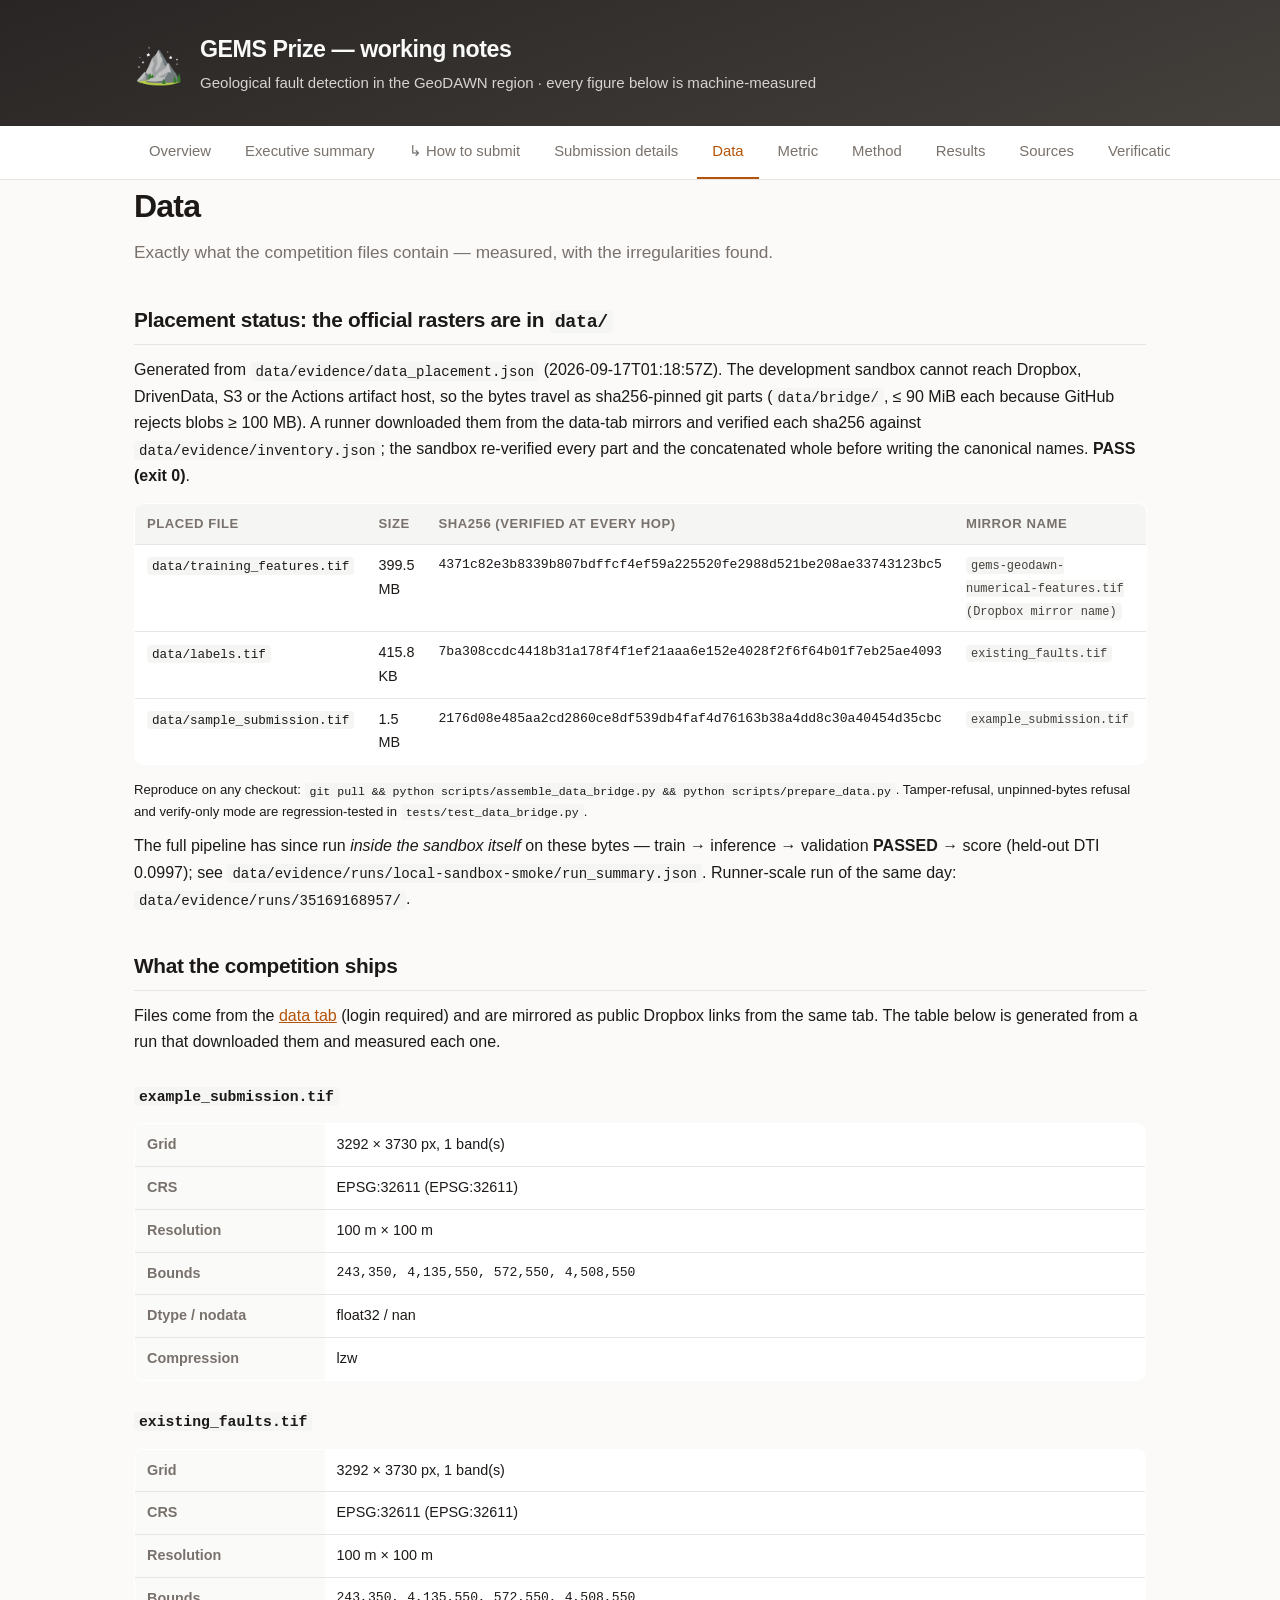
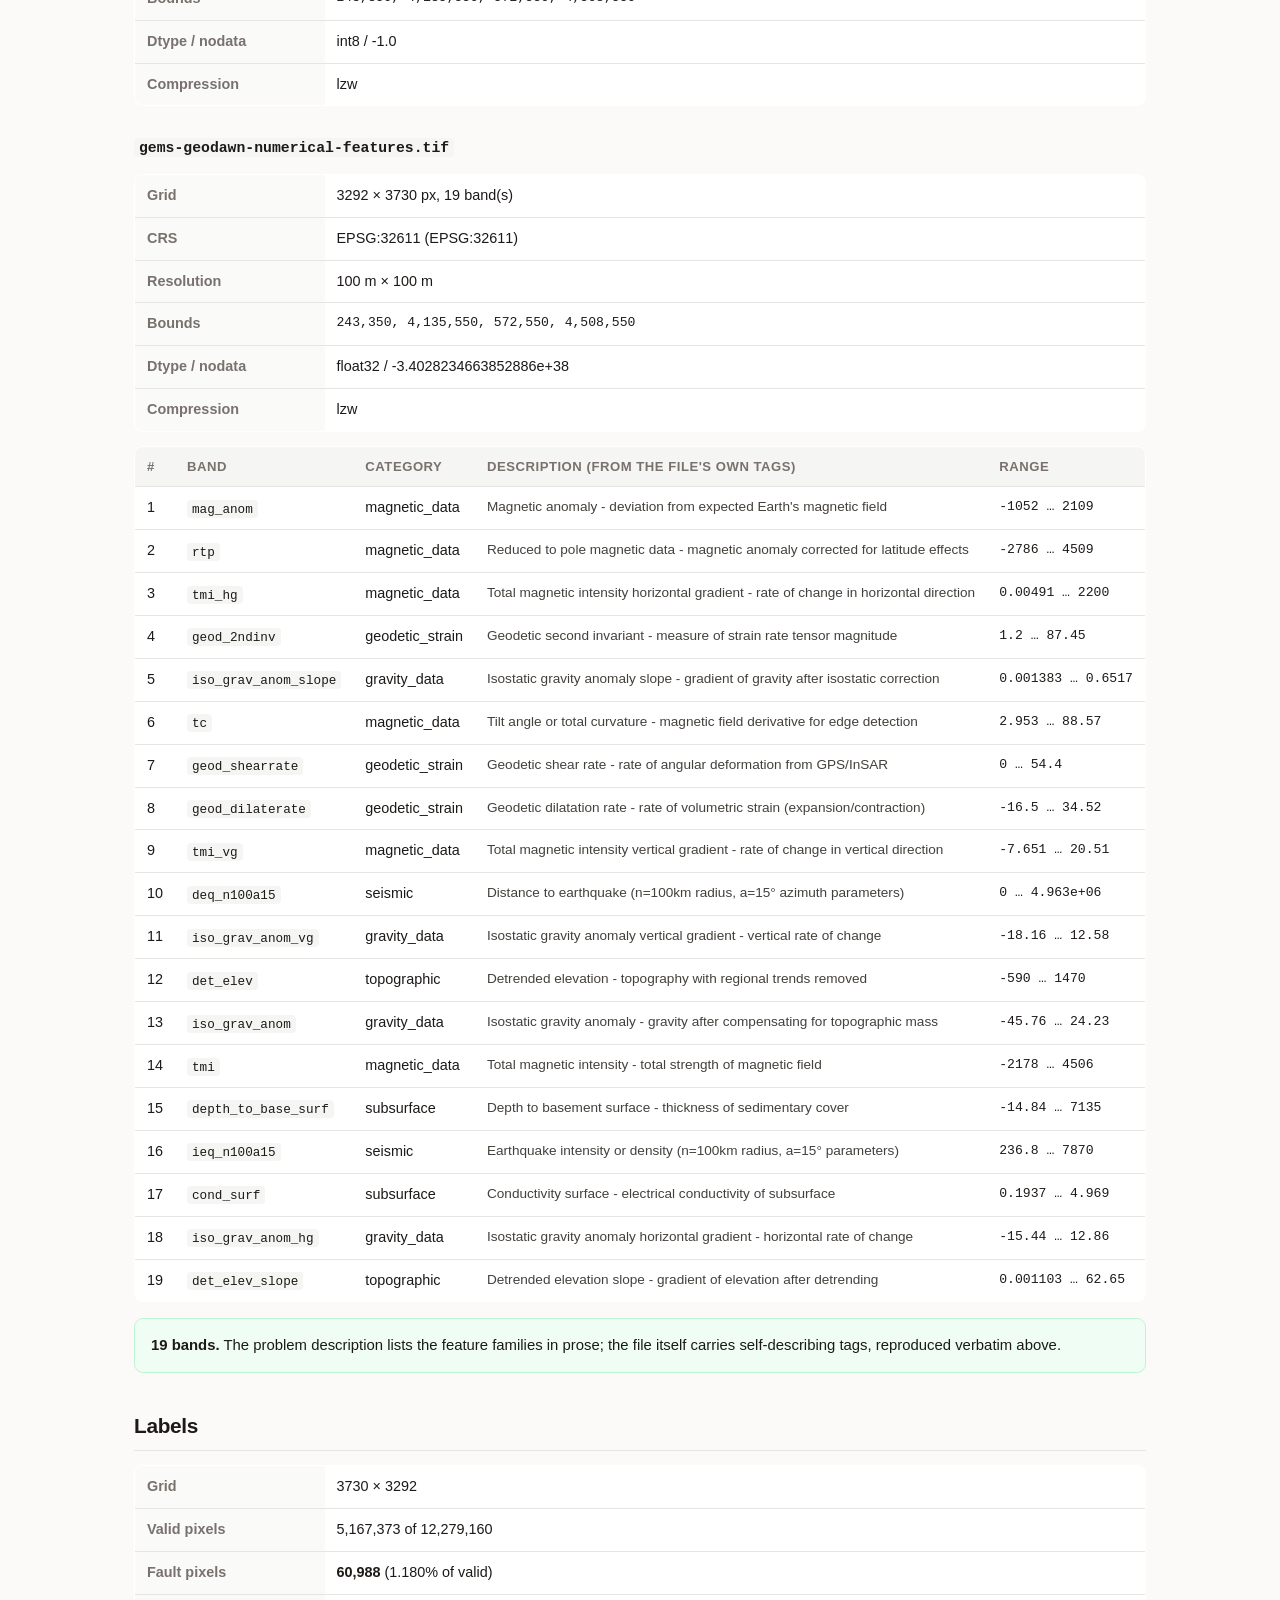
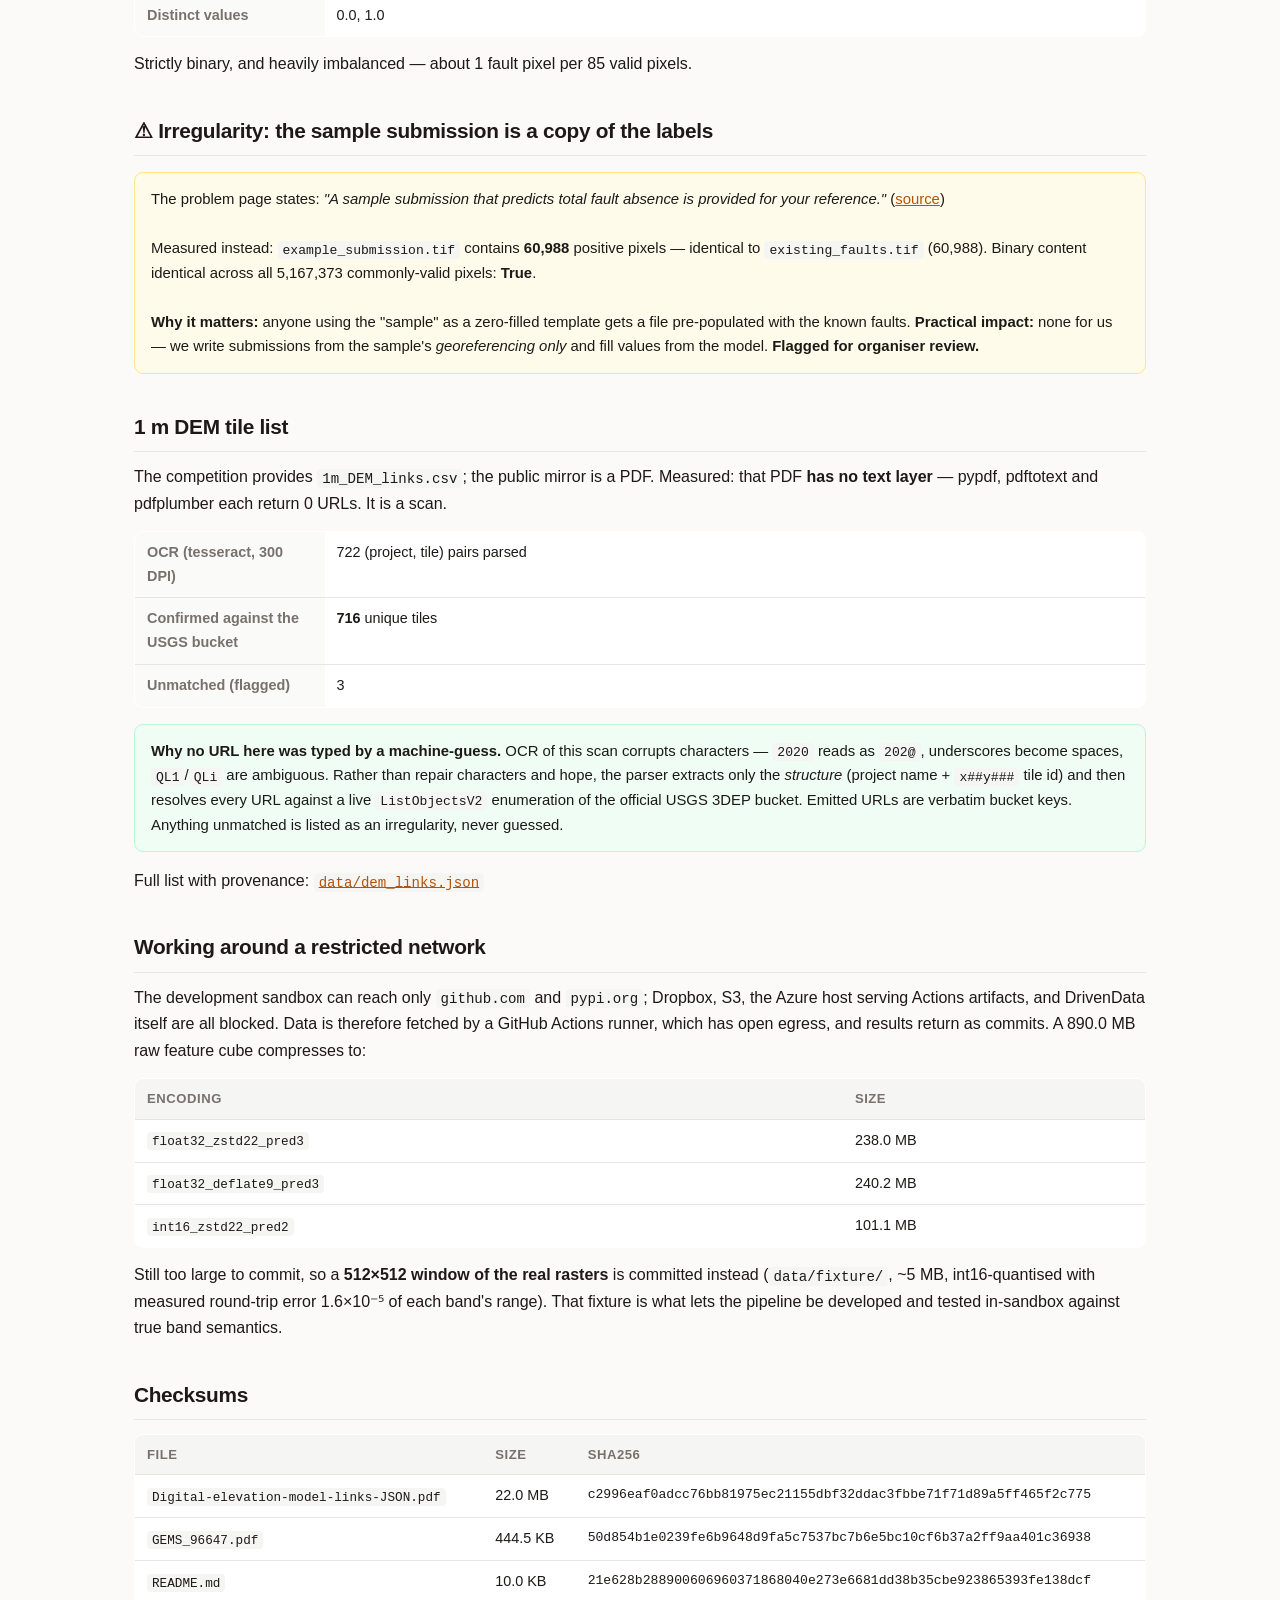
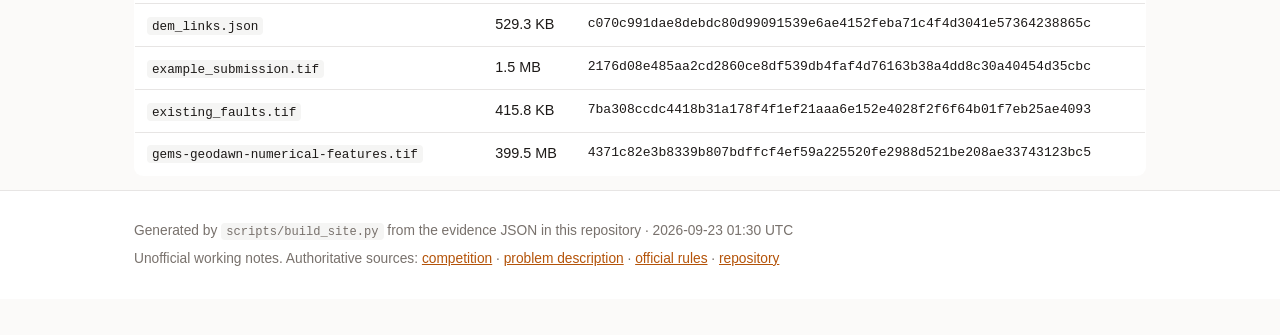
==== docs/data.html @ 97095c9c "Inline the generator's JS: Pages does not publish a new docs/*.js, so the site had a dead button Mea" ====
<!DOCTYPE html>
<html lang="en"><head>
<meta charset="utf-8">
<meta name="viewport" content="width=device-width, initial-scale=1">
<title>Data — GEMS Prize</title>
<meta name="description" content="Auditable, machine-verified working notes for the DOE GEMS Prize fault-detection challenge.">
<link rel="stylesheet" href="style.css">
<link rel="icon" href="data:image/svg+xml,<svg xmlns=%22http://www.w3.org/2000/svg%22 viewBox=%220 0 100 100%22><text y=%22.9em%22 font-size=%2290%22>⛰️</text></svg>">
</head><body>
<header>
  <div class="wrap">
    <div class="brand"><span class="logo">⛰️</span>
      <div><div class="name">GEMS Prize — working notes</div>
      <div class="tag">Geological fault detection in the GeoDAWN region · every figure below is machine-measured</div></div>
    </div>
  </div>
</header>
<nav><div class="wrap"><a href="index.html">Overview</a><a href="executive_summary.html">Executive summary</a><a href="how_to_submit.html">↳ How to submit</a><a href="submission.html">Submission details</a><a href="data.html" class="active">Data</a><a href="metric.html">Metric</a><a href="method.html">Method</a><a href="results.html">Results</a><a href="sources.html">Sources</a><a href="verification.html">Verification</a><a href="review.html">Current review</a><a href="reproduce.html">Reproduce</a></div></nav>
<main class="wrap">
<h1>Data</h1>
<p class="lede">Exactly what the competition files contain — measured, with the irregularities found.</p>
<h2>Placement status: the official rasters are in <code>data/</code></h2>
<p>Generated from <code>data/evidence/data_placement.json</code> (2026-09-17T01:18:57Z).
The development sandbox cannot reach Dropbox, DrivenData, S3 or the Actions artifact host, so the bytes
travel as sha256-pinned git parts (<code>data/bridge/</code>, &le; 90 MiB each because GitHub rejects
blobs &ge; 100 MB). A runner downloaded them from the data-tab mirrors and verified each sha256 against
<code>data/evidence/inventory.json</code>;
the sandbox re-verified every part and the concatenated whole before writing the canonical names.
<strong>PASS (exit 0)</strong>.</p>
<table class="bands"><thead><tr><th>Placed file</th><th>Size</th><th>sha256 (verified at every hop)</th><th>Mirror name</th></tr></thead>
<tbody><tr><td><code>data/training_features.tif</code></td><td>399.5 MB</td><td class="mono small">4371c82e3b8339b807bdffcf4ef59a225520fe2988d521be208ae33743123bc5</td><td><code>gems-geodawn-numerical-features.tif (Dropbox mirror name)</code></td></tr><tr><td><code>data/labels.tif</code></td><td>415.8 KB</td><td class="mono small">7ba308ccdc4418b31a178f4f1ef21aaa6e152e4028f2f6f64b01f7eb25ae4093</td><td><code>existing_faults.tif</code></td></tr><tr><td><code>data/sample_submission.tif</code></td><td>1.5 MB</td><td class="mono small">2176d08e485aa2cd2860ce8df539db4faf4d76163b38a4dd8c30a40454d35cbc</td><td><code>example_submission.tif</code></td></tr></tbody></table>
<p class="small">Reproduce on any checkout: <code>git pull &amp;&amp; python scripts/assemble_data_bridge.py
&amp;&amp; python scripts/prepare_data.py</code>. Tamper-refusal, unpinned-bytes refusal and verify-only
mode are regression-tested in <code>tests/test_data_bridge.py</code>.</p>
<p>The full pipeline has since run <em>inside the sandbox itself</em> on these
bytes &mdash; train &rarr; inference &rarr; validation <strong>PASSED</strong> &rarr; score
(held-out DTI 0.0997); see
<code>data/evidence/runs/local-sandbox-smoke/run_summary.json</code>. Runner-scale run of the same day:
<code>data/evidence/runs/35169168957/</code>.</p>
<h2>What the competition ships</h2>
<p>Files come from the <a href="https://www.drivendata.org/competitions/306/competition-doe-gems/data/">data tab</a> (login required) and are mirrored as public
Dropbox links from the same tab. The table below is generated from a run that downloaded them and
measured each one.</p>
<h3><code>example_submission.tif</code></h3>
<table class="kv"><tbody>
<tr><th>Grid</th><td>3292 × 3730 px, 1 band(s)</td></tr>
<tr><th>CRS</th><td>EPSG:32611 (EPSG:32611)</td></tr>
<tr><th>Resolution</th><td>100 m × 100 m</td></tr>
<tr><th>Bounds</th><td class="mono small">243,350, 4,135,550, 572,550, 4,508,550</td></tr>
<tr><th>Dtype / nodata</th><td>float32 / nan</td></tr>
<tr><th>Compression</th><td>lzw</td></tr>
</tbody></table>
<h3><code>existing_faults.tif</code></h3>
<table class="kv"><tbody>
<tr><th>Grid</th><td>3292 × 3730 px, 1 band(s)</td></tr>
<tr><th>CRS</th><td>EPSG:32611 (EPSG:32611)</td></tr>
<tr><th>Resolution</th><td>100 m × 100 m</td></tr>
<tr><th>Bounds</th><td class="mono small">243,350, 4,135,550, 572,550, 4,508,550</td></tr>
<tr><th>Dtype / nodata</th><td>int8 / -1.0</td></tr>
<tr><th>Compression</th><td>lzw</td></tr>
</tbody></table>
<h3><code>gems-geodawn-numerical-features.tif</code></h3>
<table class="kv"><tbody>
<tr><th>Grid</th><td>3292 × 3730 px, 19 band(s)</td></tr>
<tr><th>CRS</th><td>EPSG:32611 (EPSG:32611)</td></tr>
<tr><th>Resolution</th><td>100 m × 100 m</td></tr>
<tr><th>Bounds</th><td class="mono small">243,350, 4,135,550, 572,550, 4,508,550</td></tr>
<tr><th>Dtype / nodata</th><td>float32 / -3.4028234663852886e+38</td></tr>
<tr><th>Compression</th><td>lzw</td></tr>
</tbody></table>
<table class="bands"><thead><tr><th>#</th><th>Band</th><th>Category</th><th>Description (from the file's own tags)</th><th>Range</th></tr></thead><tbody><tr><td>1</td><td><code>mag_anom</code></td><td>magnetic_data</td><td>Magnetic anomaly - deviation from expected Earth&#x27;s magnetic field</td><td class="mono small">-1052 … 2109</td></tr><tr><td>2</td><td><code>rtp</code></td><td>magnetic_data</td><td>Reduced to pole magnetic data - magnetic anomaly corrected for latitude effects</td><td class="mono small">-2786 … 4509</td></tr><tr><td>3</td><td><code>tmi_hg</code></td><td>magnetic_data</td><td>Total magnetic intensity horizontal gradient - rate of change in horizontal direction</td><td class="mono small">0.00491 … 2200</td></tr><tr><td>4</td><td><code>geod_2ndinv</code></td><td>geodetic_strain</td><td>Geodetic second invariant - measure of strain rate tensor magnitude</td><td class="mono small">1.2 … 87.45</td></tr><tr><td>5</td><td><code>iso_grav_anom_slope</code></td><td>gravity_data</td><td>Isostatic gravity anomaly slope - gradient of gravity after isostatic correction</td><td class="mono small">0.001383 … 0.6517</td></tr><tr><td>6</td><td><code>tc</code></td><td>magnetic_data</td><td>Tilt angle or total curvature - magnetic field derivative for edge detection</td><td class="mono small">2.953 … 88.57</td></tr><tr><td>7</td><td><code>geod_shearrate</code></td><td>geodetic_strain</td><td>Geodetic shear rate - rate of angular deformation from GPS/InSAR</td><td class="mono small">0 … 54.4</td></tr><tr><td>8</td><td><code>geod_dilaterate</code></td><td>geodetic_strain</td><td>Geodetic dilatation rate - rate of volumetric strain (expansion/contraction)</td><td class="mono small">-16.5 … 34.52</td></tr><tr><td>9</td><td><code>tmi_vg</code></td><td>magnetic_data</td><td>Total magnetic intensity vertical gradient - rate of change in vertical direction</td><td class="mono small">-7.651 … 20.51</td></tr><tr><td>10</td><td><code>deq_n100a15</code></td><td>seismic</td><td>Distance to earthquake (n=100km radius, a=15° azimuth parameters)</td><td class="mono small">0 … 4.963e+06</td></tr><tr><td>11</td><td><code>iso_grav_anom_vg</code></td><td>gravity_data</td><td>Isostatic gravity anomaly vertical gradient - vertical rate of change</td><td class="mono small">-18.16 … 12.58</td></tr><tr><td>12</td><td><code>det_elev</code></td><td>topographic</td><td>Detrended elevation - topography with regional trends removed</td><td class="mono small">-590 … 1470</td></tr><tr><td>13</td><td><code>iso_grav_anom</code></td><td>gravity_data</td><td>Isostatic gravity anomaly - gravity after compensating for topographic mass</td><td class="mono small">-45.76 … 24.23</td></tr><tr><td>14</td><td><code>tmi</code></td><td>magnetic_data</td><td>Total magnetic intensity - total strength of magnetic field</td><td class="mono small">-2178 … 4506</td></tr><tr><td>15</td><td><code>depth_to_base_surf</code></td><td>subsurface</td><td>Depth to basement surface - thickness of sedimentary cover</td><td class="mono small">-14.84 … 7135</td></tr><tr><td>16</td><td><code>ieq_n100a15</code></td><td>seismic</td><td>Earthquake intensity or density (n=100km radius, a=15° parameters)</td><td class="mono small">236.8 … 7870</td></tr><tr><td>17</td><td><code>cond_surf</code></td><td>subsurface</td><td>Conductivity surface - electrical conductivity of subsurface</td><td class="mono small">0.1937 … 4.969</td></tr><tr><td>18</td><td><code>iso_grav_anom_hg</code></td><td>gravity_data</td><td>Isostatic gravity anomaly horizontal gradient - horizontal rate of change</td><td class="mono small">-15.44 … 12.86</td></tr><tr><td>19</td><td><code>det_elev_slope</code></td><td>topographic</td><td>Detrended elevation slope - gradient of elevation after detrending</td><td class="mono small">0.001103 … 62.65</td></tr></tbody></table>
<div class="note ok"><b>19 bands.</b> The problem description lists the feature families in prose; the file itself carries self-describing tags, reproduced verbatim above.</div>
<h2>Labels</h2>
<table class="kv"><tbody>
<tr><th>Grid</th><td>3730 × 3292</td></tr>
<tr><th>Valid pixels</th><td>5,167,373 of 12,279,160</td></tr>
<tr><th>Fault pixels</th><td><b>60,988</b>
  (1.180% of valid)</td></tr>
<tr><th>Distinct values</th><td>0.0, 1.0</td></tr>
</tbody></table>
<p>Strictly binary, and heavily imbalanced — about 1 fault pixel per 85 valid pixels.</p>
<h2 id="irregularity">⚠ Irregularity: the sample submission is a copy of the labels</h2>
<div class="note warn">The problem page states: <em>"A sample submission that predicts total fault absence
is provided for your reference."</em> (<a href="https://www.drivendata.org/competitions/306/competition-doe-gems/page/967/#submission-format">source</a>)<br><br>
Measured instead: <code>example_submission.tif</code> contains
<b>60,988</b> positive pixels — identical to <code>existing_faults.tif</code>
(60,988). Binary content identical across all
5,167,373 commonly-valid pixels: <b>True</b>.<br><br>
<b>Why it matters:</b> anyone using the "sample" as a zero-filled template gets a file pre-populated
with the known faults. <b>Practical impact:</b> none for us — we write submissions from the sample's
<em>georeferencing only</em> and fill values from the model. <b>Flagged for organiser review.</b></div>
<h2>1 m DEM tile list</h2>
<p>The competition provides <code>1m_DEM_links.csv</code>; the public mirror is a PDF. Measured: that
PDF <b>has no text layer</b> — pypdf, pdftotext and pdfplumber each return 0 URLs. It is a scan.</p>
<table class="kv"><tbody>
<tr><th>OCR (tesseract, 300 DPI)</th><td>722 (project, tile) pairs parsed</td></tr>
<tr><th>Confirmed against the USGS bucket</th><td><b>716</b> unique tiles</td></tr>
<tr><th>Unmatched (flagged)</th><td>3</td></tr>
</tbody></table>
<div class="note ok"><b>Why no URL here was typed by a machine-guess.</b> OCR of this scan corrupts
characters — <code>2020</code> reads as <code>202@</code>, underscores become spaces,
<code>QL1</code>/<code>QLi</code> are ambiguous. Rather than repair characters and hope, the parser
extracts only the <em>structure</em> (project name + <code>x##y###</code> tile id) and then resolves
every URL against a live <code>ListObjectsV2</code> enumeration of the official USGS 3DEP bucket.
Emitted URLs are verbatim bucket keys. Anything unmatched is listed as an irregularity, never
guessed.</div>
<p>Full list with provenance: <a href="https://github.com/buffedlizard55-lab/GEMSDOE/blob/main/data/dem_links.json"><code>data/dem_links.json</code></a></p>
<h2>Working around a restricted network</h2>
<p>The development sandbox can reach only <code>github.com</code> and <code>pypi.org</code>; Dropbox,
S3, the Azure host serving Actions artifacts, and DrivenData itself are all blocked. Data is
therefore fetched by a GitHub Actions runner, which has open egress, and results return as commits.
A 890.0 MB raw feature cube compresses to:</p>
<table><thead><tr><th>Encoding</th><th>Size</th></tr></thead><tbody><tr><td><code>float32_zstd22_pred3</code></td><td>238.0 MB</td></tr><tr><td><code>float32_deflate9_pred3</code></td><td>240.2 MB</td></tr><tr><td><code>int16_zstd22_pred2</code></td><td>101.1 MB</td></tr></tbody></table>
<p>Still too large to commit, so a <b>512×512 window of the real rasters</b> is committed instead
(<code>data/fixture/</code>, ~5 MB, int16-quantised with measured round-trip error 1.6×10⁻⁵ of each
band's range). That fixture is what lets the pipeline be developed and tested in-sandbox against
true band semantics.</p>
<h2>Checksums</h2><table><thead><tr><th>File</th><th>Size</th><th>sha256</th></tr></thead><tbody><tr><td><code>Digital-elevation-model-links-JSON.pdf</code></td><td>22.0 MB</td><td class="mono small">c2996eaf0adcc76bb81975ec21155dbf32ddac3fbbe71f71d89a5ff465f2c775</td></tr><tr><td><code>GEMS_96647.pdf</code></td><td>444.5 KB</td><td class="mono small">50d854b1e0239fe6b9648d9fa5c7537bc7b6e5bc10cf6b37a2ff9aa401c36938</td></tr><tr><td><code>README.md</code></td><td>10.0 KB</td><td class="mono small">21e628b288900606960371868040e273e6681dd38b35cbe923865393fe138dcf</td></tr><tr><td><code>dem_links.json</code></td><td>529.3 KB</td><td class="mono small">c070c991dae8debdc80d99091539e6ae4152feba71c4f4d3041e57364238865c</td></tr><tr><td><code>example_submission.tif</code></td><td>1.5 MB</td><td class="mono small">2176d08e485aa2cd2860ce8df539db4faf4d76163b38a4dd8c30a40454d35cbc</td></tr><tr><td><code>existing_faults.tif</code></td><td>415.8 KB</td><td class="mono small">7ba308ccdc4418b31a178f4f1ef21aaa6e152e4028f2f6f64b01f7eb25ae4093</td></tr><tr><td><code>gems-geodawn-numerical-features.tif</code></td><td>399.5 MB</td><td class="mono small">4371c82e3b8339b807bdffcf4ef59a225520fe2988d521be208ae33743123bc5</td></tr></tbody></table>
</main>
<footer><div class="wrap">
  <p>Generated by <code>scripts/build_site.py</code> from the evidence JSON in this repository · 2026-09-23 01:30 UTC</p>
  <p>Unofficial working notes. Authoritative sources: <a href="https://www.drivendata.org/competitions/306/competition-doe-gems/">competition</a> ·
     <a href="https://www.drivendata.org/competitions/306/competition-doe-gems/page/967/">problem description</a> · <a href="https://docs.nlr.gov/docs/fy26osti/96647.pdf">official rules</a> ·
     <a href="https://github.com/buffedlizard55-lab/GEMSDOE">repository</a></p>
</div></footer>

</body></html>
---- docs/style.css ----
:root{
  --bg:#fbfaf9; --fg:#1c1917; --muted:#78716c; --line:#e7e5e4; --card:#fff;
  --accent:#b45309; --accent-dark:#78350f; --ok:#15803d; --warn:#b45309; --bad:#b91c1c;
  --mono:ui-monospace,SFMono-Regular,"SF Mono",Menlo,Consolas,monospace;
}
*{box-sizing:border-box}
html{-webkit-text-size-adjust:100%}
body{margin:0;background:var(--bg);color:var(--fg);
  font:16px/1.65 -apple-system,BlinkMacSystemFont,"Segoe UI",Inter,Roboto,Helvetica,Arial,sans-serif}
.wrap{max-width:1060px;margin:0 auto;padding:0 24px}
header{background:linear-gradient(160deg,#292524,#44403c);color:#fafaf9;padding:30px 0}
.brand{display:flex;align-items:center;gap:16px}
.logo{font-size:40px;line-height:1}
.name{font-size:1.45rem;font-weight:680;letter-spacing:-.02em}
.tag{color:#d6d3d1;font-size:.94rem;margin-top:3px}
nav{background:var(--card);border-bottom:1px solid var(--line);position:sticky;top:0;z-index:10}
nav .wrap{display:flex;gap:4px;overflow-x:auto}
nav a{padding:13px 15px;color:var(--muted);text-decoration:none;font-size:.93rem;font-weight:520;
  border-bottom:2px solid transparent;white-space:nowrap}
nav a:hover{color:var(--fg)}
nav a.active{color:var(--accent);border-bottom-color:var(--accent)}
main{padding:34px 0 60px}
h1{font-size:2rem;letter-spacing:-.025em;margin:0 0 6px;font-weight:700}
.lede{color:var(--muted);font-size:1.08rem;margin:0 0 26px}
h2{font-size:1.3rem;margin:36px 0 12px;letter-spacing:-.015em;padding-bottom:7px;
  border-bottom:1px solid var(--line);font-weight:650}
h3{font-size:1.05rem;margin:26px 0 9px;font-weight:620}
p{margin:11px 0}
a{color:var(--accent)}
a:hover{color:var(--accent-dark)}
code{font-family:var(--mono);font-size:.88em;background:#f5f5f4;padding:1.5px 5px;border-radius:4px}
pre{background:#292524;color:#e7e5e4;padding:16px 18px;border-radius:9px;overflow-x:auto;
  font-family:var(--mono);font-size:.86rem;line-height:1.6}
pre code{background:none;padding:0;color:inherit;font-size:1em}
pre.math{background:#f5f5f4;color:#1c1917;border-left:3px solid var(--accent)}
pre.math.big{font-size:1.02rem;font-weight:600;text-align:center}
table{width:100%;border-collapse:collapse;margin:14px 0;font-size:.9rem;
  background:var(--card);border:1px solid var(--line);border-radius:9px;overflow:hidden}
th,td{padding:9px 12px;text-align:left;border-bottom:1px solid var(--line);vertical-align:top}
thead th{background:#f5f5f4;font-weight:620;font-size:.82rem;text-transform:uppercase;
  letter-spacing:.04em;color:var(--muted)}
tbody tr:last-child td{border-bottom:none}
tbody tr:hover{background:#fafaf9}
table.kv th{width:190px;color:var(--muted);font-weight:560;background:#fafaf9}
td.num{text-align:right;font-variant-numeric:tabular-nums;font-family:var(--mono);font-size:.85rem}
tr.hl{background:#fffbeb}
tr.hl:hover{background:#fef3c7}
.mono{font-family:var(--mono)}
.small{font-size:.82rem}
table.bands td:nth-child(4){font-size:.85rem;color:#44403c}
.note{padding:14px 16px;border-radius:9px;margin:16px 0;font-size:.93rem;border:1px solid}
.note.ok{background:#f0fdf4;border-color:#bbf7d0}
.note.warn{background:#fffbeb;border-color:#fde68a}
.note.bad{background:#fef2f2;border-color:#fecaca}
.stats{display:grid;grid-template-columns:repeat(auto-fit,minmax(205px,1fr));gap:13px;margin:22px 0}
.stat{background:var(--card);border:1px solid var(--line);border-radius:11px;padding:15px 17px}
.stat .k{font-size:.76rem;text-transform:uppercase;letter-spacing:.05em;color:var(--muted);
  font-weight:620}
.stat .v{font-size:1.16rem;margin:5px 0 2px}
.stat .s{font-size:.82rem;color:var(--muted)}
.pill{display:inline-block;padding:2px 9px;border-radius:999px;font-size:.76rem;font-weight:620;
  margin:2px 3px 2px 0}
.pill.ok{background:#dcfce7;color:#14532d}
.pill.bad{background:#fee2e2;color:#7f1d1d}
.pill.info{background:#e0f2fe;color:#075985}
.pill.warn{background:#fef3c7;color:#78350f}
ol.findings li{margin:9px 0}
ul li,ol li{margin:5px 0}
table.cmp td:nth-child(4){color:#44403c;font-size:.87rem}
/* the in-browser .tif generator panel on docs/how_to_submit.html */
#tif-generator{background:var(--card);border:1px solid var(--line);border-radius:12px;
  padding:18px 20px;margin:20px 0;box-shadow:0 1px 2px rgba(0,0,0,.03)}
.gen-head h3{margin:0 0 4px;font-size:1.12rem}
.gen-sub{color:var(--muted);font-size:.92rem;margin:0 0 14px}
.gen-facts{display:grid;grid-template-columns:repeat(auto-fit,minmax(320px,1fr));gap:2px 18px;
  background:#fafaf9;border:1px solid var(--line);border-radius:9px;padding:10px 14px;margin-bottom:14px}
.gen-kv{display:flex;gap:10px;justify-content:space-between;align-items:baseline;padding:3px 0;
  border-bottom:1px dashed var(--line);font-size:.86rem}
.gen-kv:last-child{border-bottom:none}
.gen-k{color:var(--muted);font-weight:560;white-space:nowrap}
.gen-v{text-align:right;word-break:break-all}
.gen-actions{display:flex;gap:10px;flex-wrap:wrap;margin:6px 0 2px}
.gen-btn{font:inherit;font-size:.92rem;font-weight:600;padding:9px 15px;border-radius:9px;
  border:1px solid var(--line);background:#fff;color:var(--fg);cursor:pointer}
.gen-btn:hover{border-color:var(--accent);color:var(--accent-dark)}
.gen-btn.primary{background:var(--accent);border-color:var(--accent);color:#fff;text-decoration:none}
.gen-btn.primary:hover{background:var(--accent-dark);color:#fff}
.gen-btn:disabled{opacity:.55;cursor:progress}
.gen-status{font-size:.92rem;margin:10px 0 4px;padding:8px 12px;border-radius:8px;background:#f5f5f4}
.gen-status.ok{background:#f0fdf4;color:#14532d}
.gen-status.bad{background:#fef2f2;color:#7f1d1d}
.gen-status.run{background:#eff6ff;color:#1e3a8a}
ul.gen-stages{list-style:none;padding:0;margin:8px 0;font-size:.86rem}
ul.gen-stages li{padding:3px 0;border-bottom:1px dashed var(--line);display:flex;gap:9px}
ul.gen-stages li:last-child{border-bottom:none}
.stage-name{font-weight:560;min-width:250px}
.stage-detail{color:var(--muted);font-family:var(--mono);font-size:.82rem;word-break:break-all}
.stage.ok .stage-name::before{content:"¹3  ";color:var(--ok)}
.stage.bad .stage-name::before{content:"¹7  ";color:var(--bad)}
.stage.run .stage-name::before{content:"CC  ";color:var(--muted)}
table.gen-checks{font-size:.84rem;margin:12px 0}
table.gen-checks th{padding:6px 10px}
table.gen-checks td{padding:5px 10px}
.gen-download{display:flex;gap:14px;align-items:center;flex-wrap:wrap;margin:10px 0 4px}
.gen-hash{color:var(--muted);font-size:.78rem;line-height:1.55;flex:1;min-width:280px}
footer{border-top:1px solid var(--line);background:var(--card);padding:24px 0;
  color:var(--muted);font-size:.86rem}
footer p{margin:5px 0}
@media(max-width:640px){
  .wrap{padding:0 16px} h1{font-size:1.6rem}
  table{font-size:.83rem;display:block;overflow-x:auto}
  table.kv th{width:auto}
}
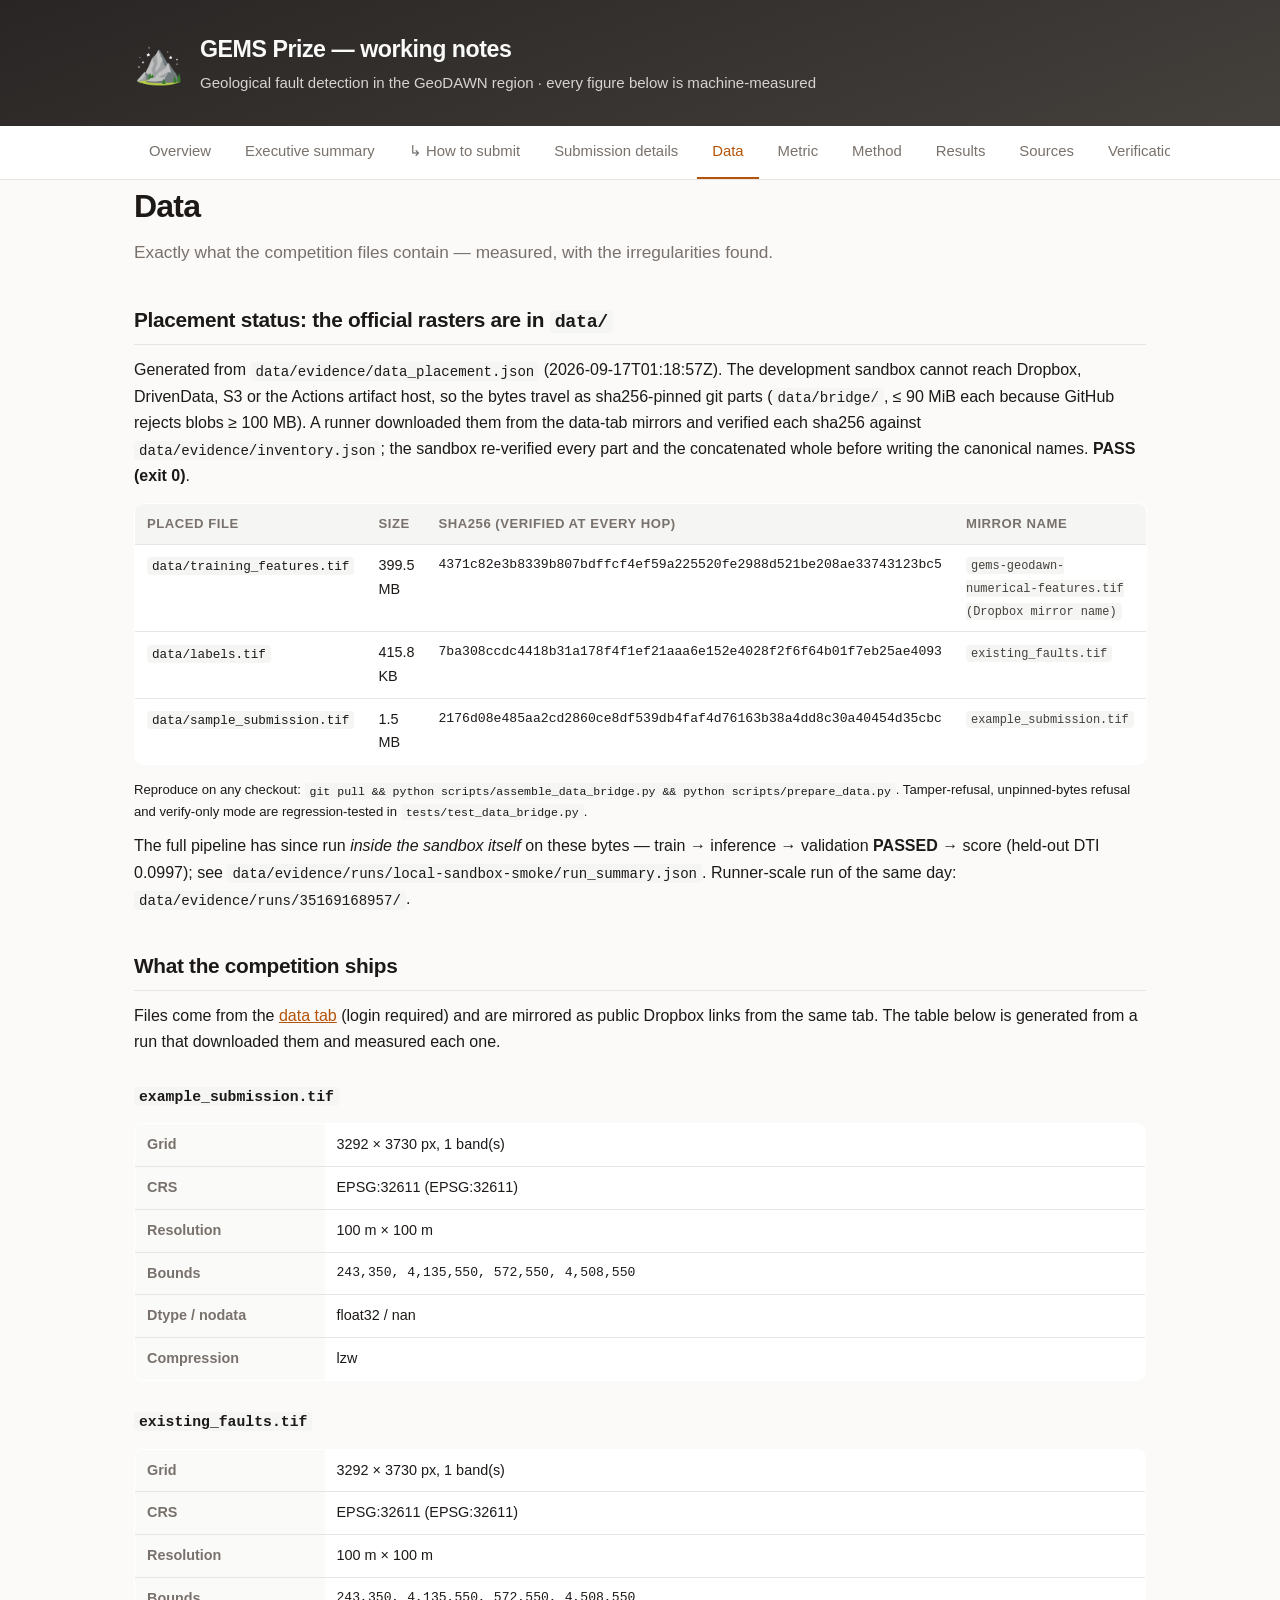
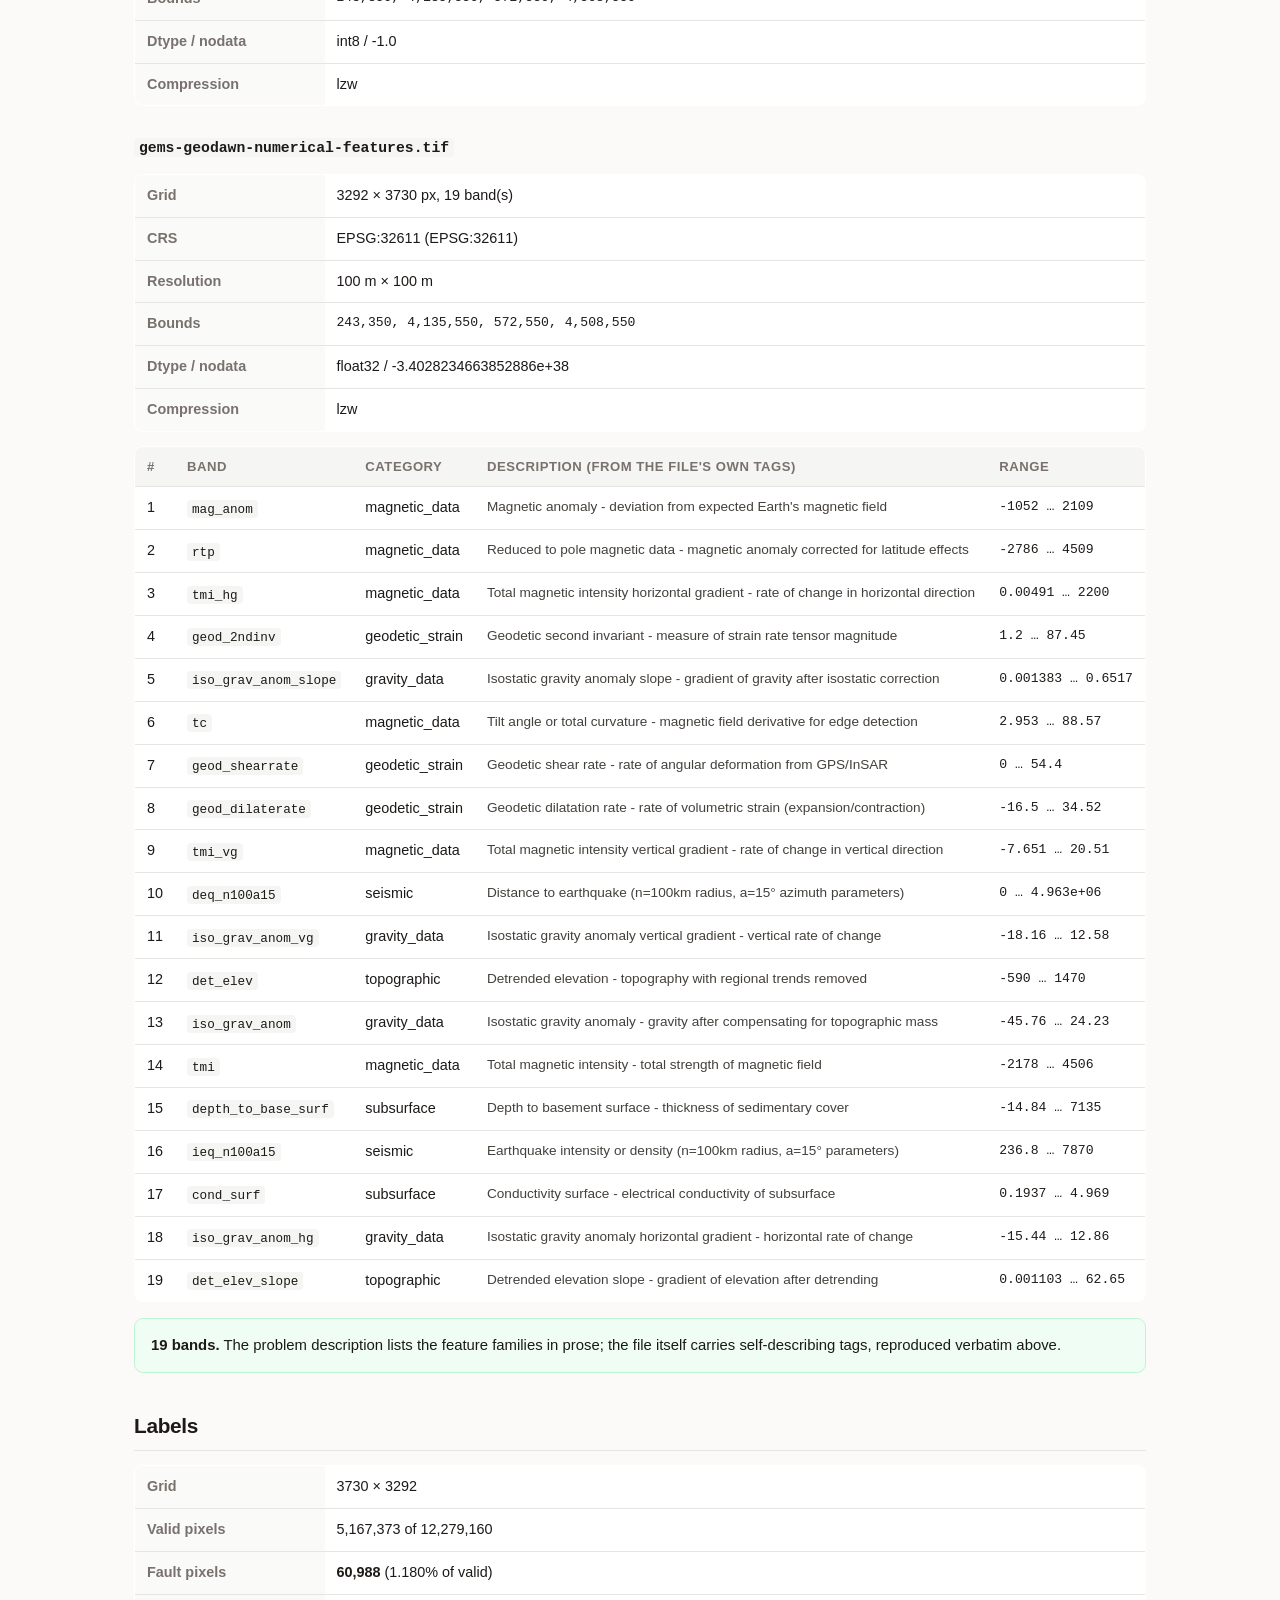
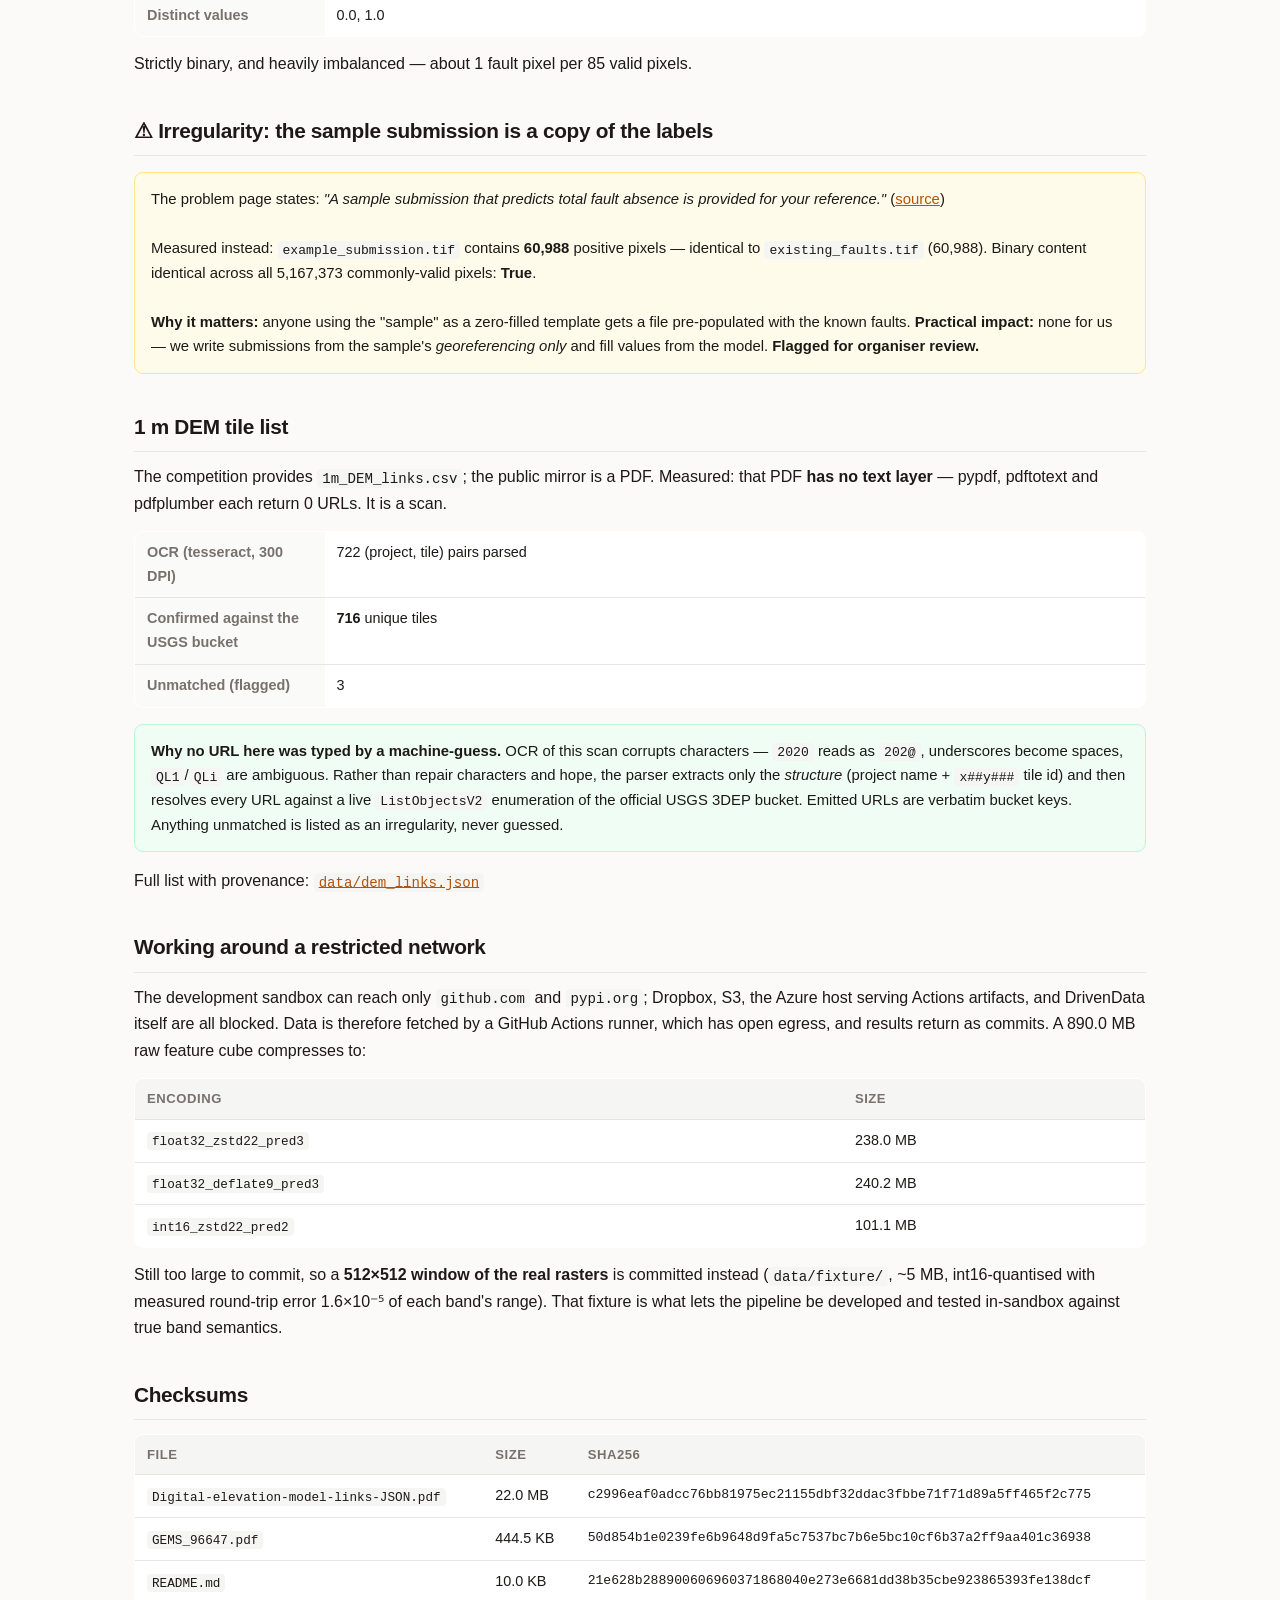
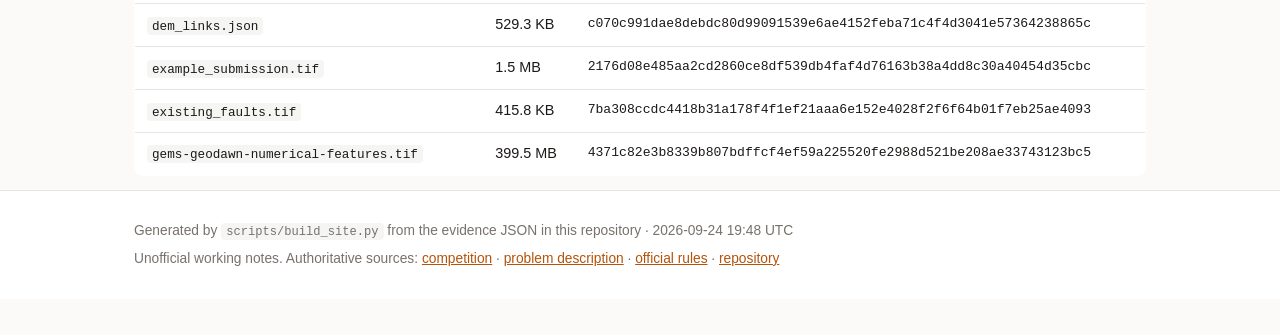
==== commit dfe47380: "Site: in-browser submission generator now leads the landing page and the executive summary The user " ====
--- a/docs/data.html
+++ b/docs/data.html
@@ -118,7 +118,7 @@
 <h2>Checksums</h2><table><thead><tr><th>File</th><th>Size</th><th>sha256</th></tr></thead><tbody><tr><td><code>Digital-elevation-model-links-JSON.pdf</code></td><td>22.0 MB</td><td class="mono small">c2996eaf0adcc76bb81975ec21155dbf32ddac3fbbe71f71d89a5ff465f2c775</td></tr><tr><td><code>GEMS_96647.pdf</code></td><td>444.5 KB</td><td class="mono small">50d854b1e0239fe6b9648d9fa5c7537bc7b6e5bc10cf6b37a2ff9aa401c36938</td></tr><tr><td><code>README.md</code></td><td>10.0 KB</td><td class="mono small">21e628b288900606960371868040e273e6681dd38b35cbe923865393fe138dcf</td></tr><tr><td><code>dem_links.json</code></td><td>529.3 KB</td><td class="mono small">c070c991dae8debdc80d99091539e6ae4152feba71c4f4d3041e57364238865c</td></tr><tr><td><code>example_submission.tif</code></td><td>1.5 MB</td><td class="mono small">2176d08e485aa2cd2860ce8df539db4faf4d76163b38a4dd8c30a40454d35cbc</td></tr><tr><td><code>existing_faults.tif</code></td><td>415.8 KB</td><td class="mono small">7ba308ccdc4418b31a178f4f1ef21aaa6e152e4028f2f6f64b01f7eb25ae4093</td></tr><tr><td><code>gems-geodawn-numerical-features.tif</code></td><td>399.5 MB</td><td class="mono small">4371c82e3b8339b807bdffcf4ef59a225520fe2988d521be208ae33743123bc5</td></tr></tbody></table>
 </main>
 <footer><div class="wrap">
-  <p>Generated by <code>scripts/build_site.py</code> from the evidence JSON in this repository · 2026-09-23 01:30 UTC</p>
+  <p>Generated by <code>scripts/build_site.py</code> from the evidence JSON in this repository · 2026-09-24 19:48 UTC</p>
   <p>Unofficial working notes. Authoritative sources: <a href="https://www.drivendata.org/competitions/306/competition-doe-gems/">competition</a> ·
      <a href="https://www.drivendata.org/competitions/306/competition-doe-gems/page/967/">problem description</a> · <a href="https://docs.nlr.gov/docs/fy26osti/96647.pdf">official rules</a> ·
      <a href="https://github.com/buffedlizard55-lab/GEMSDOE">repository</a></p>
--- a/docs/style.css
+++ b/docs/style.css
@@ -71,6 +71,12 @@
 /* the in-browser .tif generator panel on docs/how_to_submit.html */
 #tif-generator{background:var(--card);border:1px solid var(--line);border-radius:12px;
   padding:18px 20px;margin:20px 0;box-shadow:0 1px 2px rgba(0,0,0,.03)}
+/* the submission-builder hero: the first block on index.html and executive_summary.html,
+   so the file-to-submit is the most obvious thing on the site (session 24 ask) */
+.build-hero{border:2px solid var(--accent);border-radius:14px;padding:14px 24px 6px;margin:4px 0 30px;
+  background:linear-gradient(180deg,#fffbeb,#fff 260px)}
+.build-hero h2{margin:8px 0 6px;font-size:1.35rem}
+.build-hero #tif-generator{margin-top:14px}
 .gen-head h3{margin:0 0 4px;font-size:1.12rem}
 .gen-sub{color:var(--muted);font-size:.92rem;margin:0 0 14px}
 .gen-facts{display:grid;grid-template-columns:repeat(auto-fit,minmax(320px,1fr));gap:2px 18px;
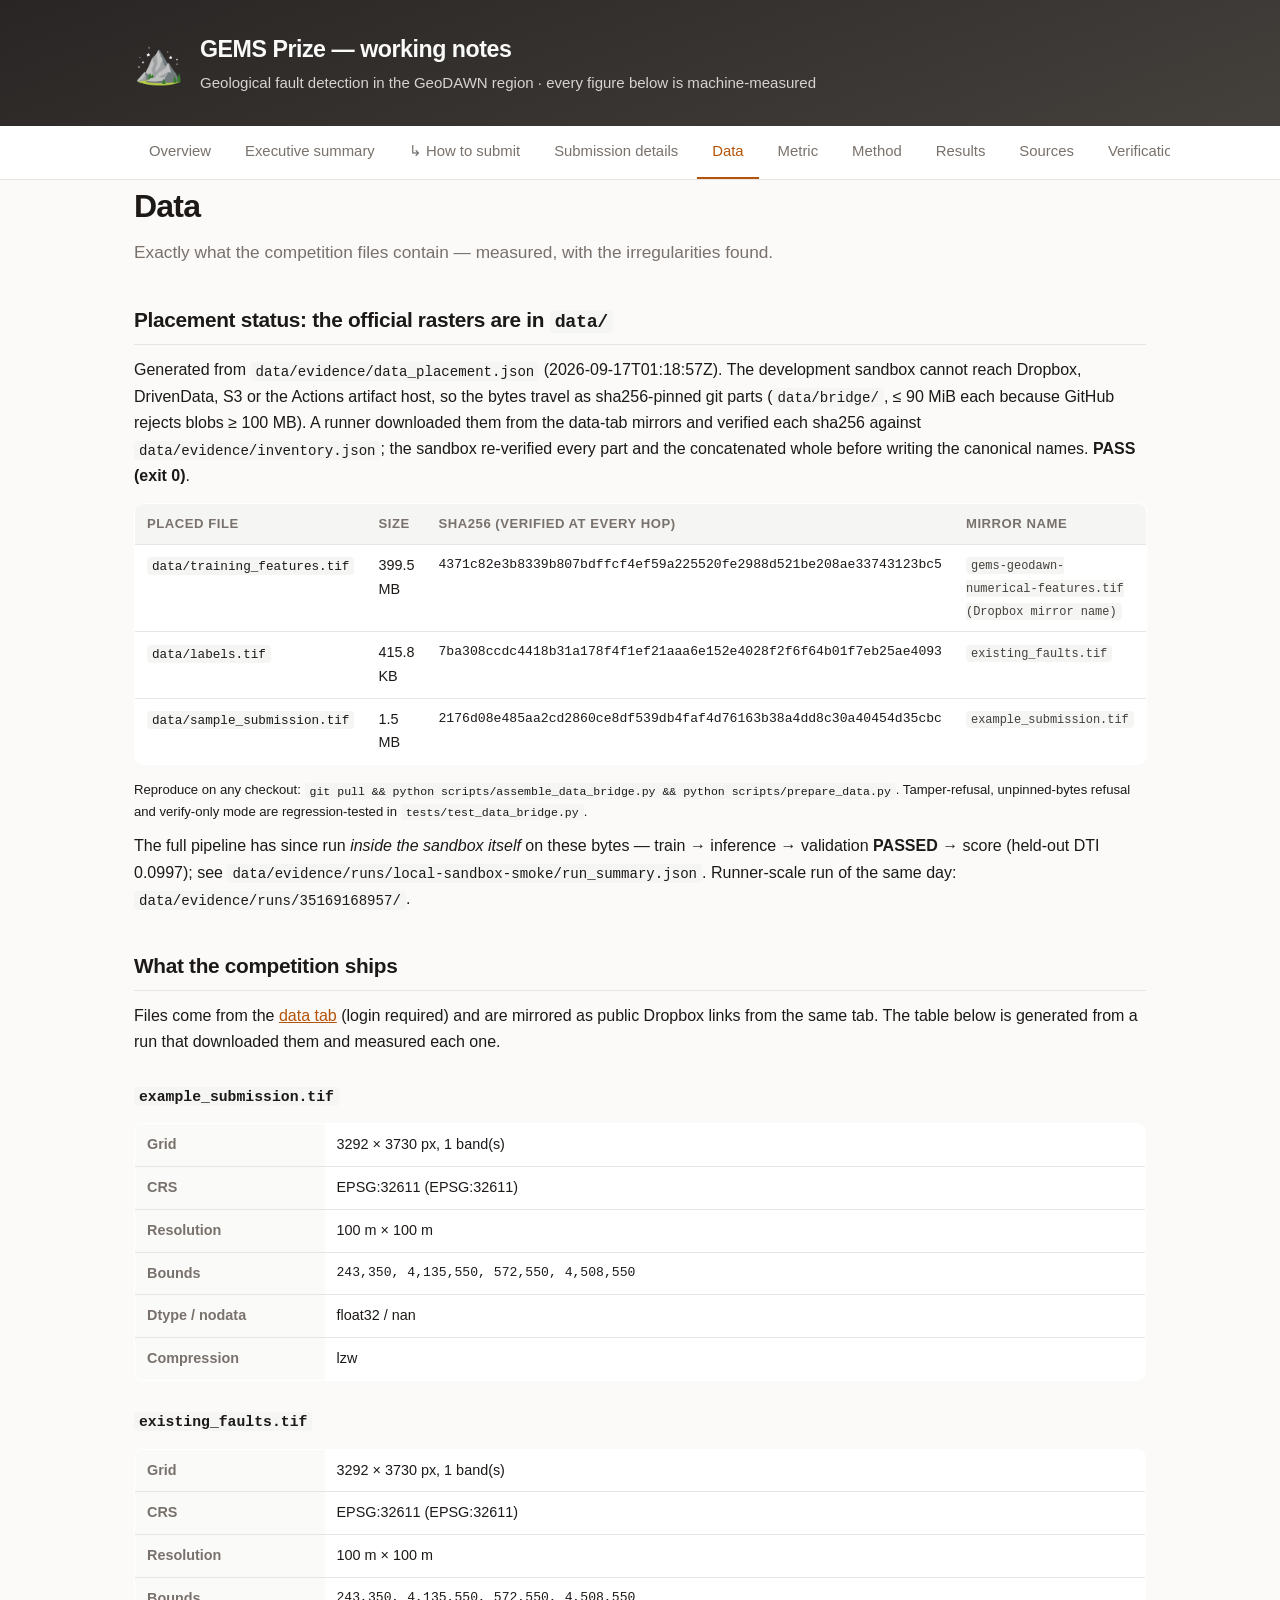
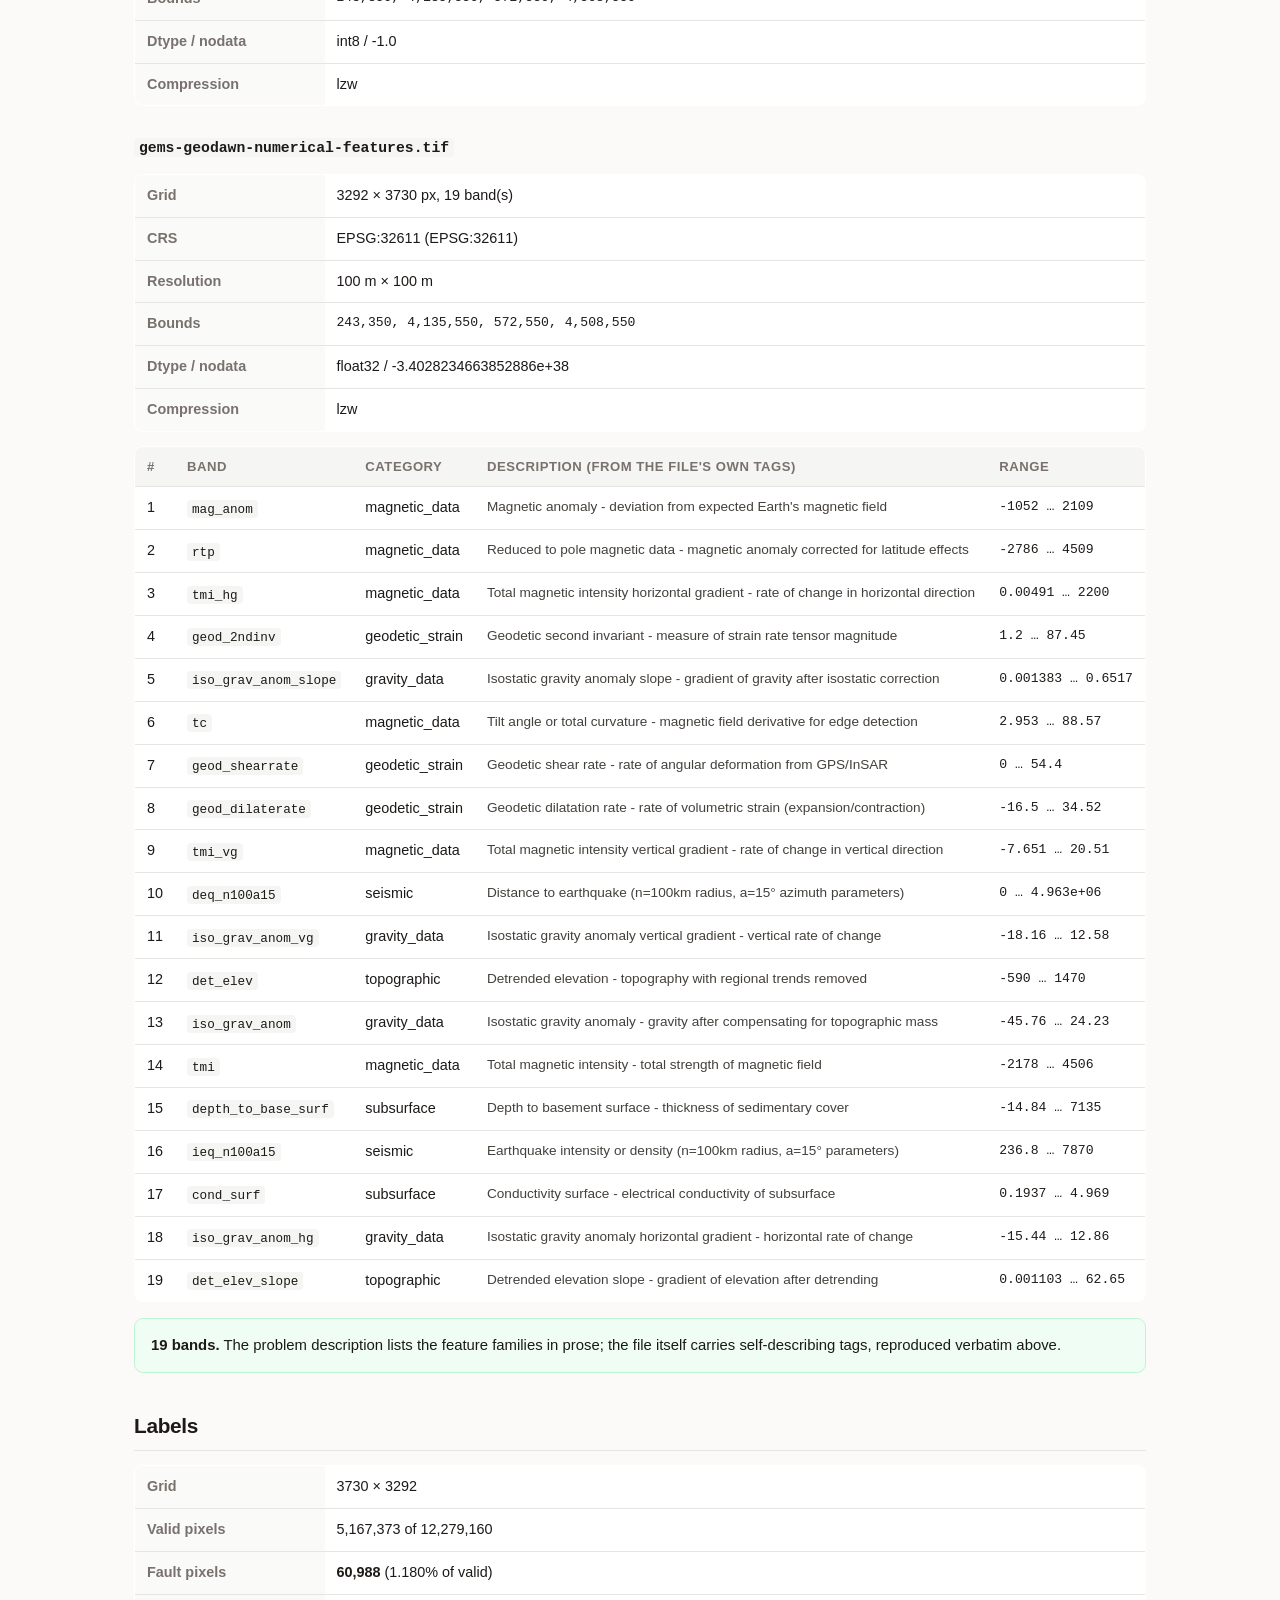
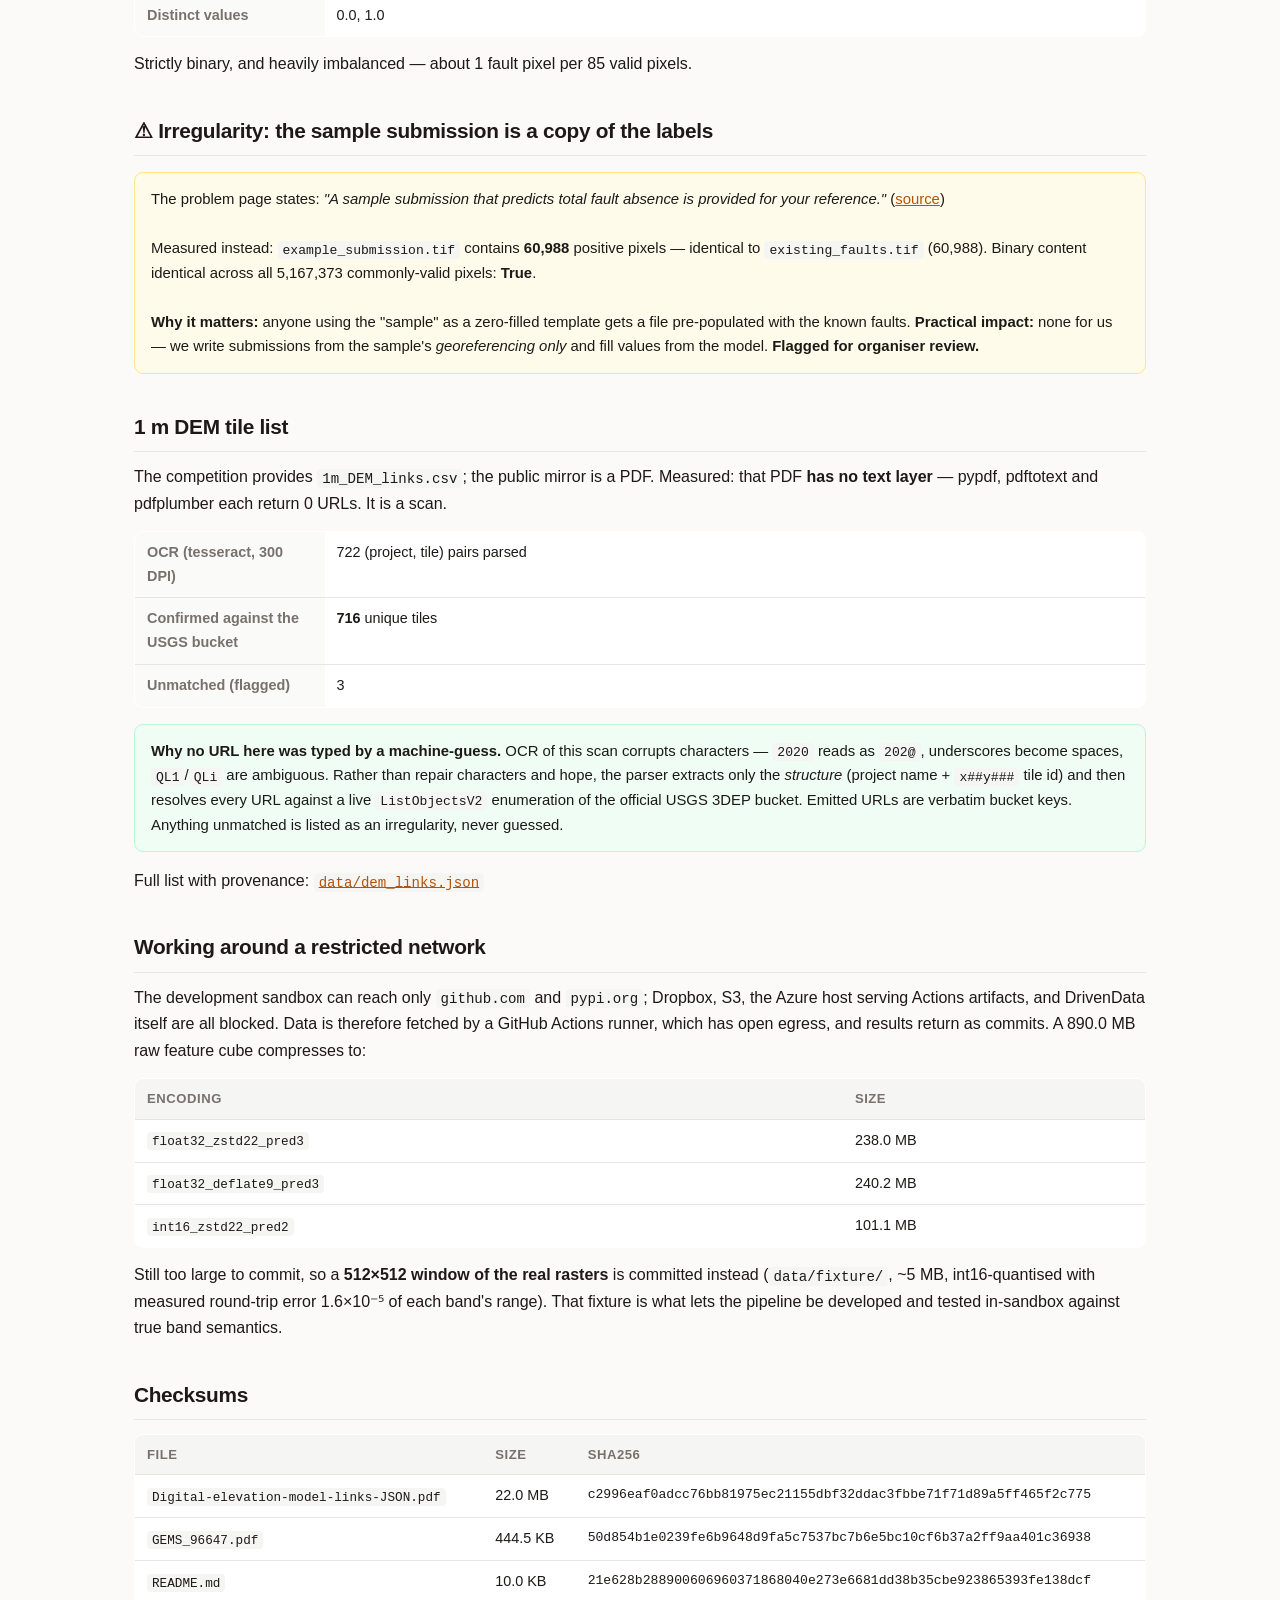
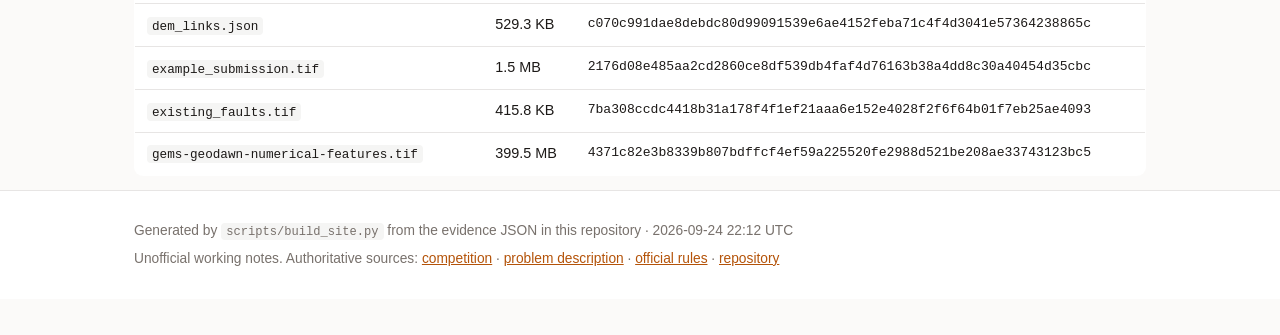
==== commit 533b19dd: "Fix the platform rejection (NaN inside the scored region): conform every writer to the template, gat" ====
--- a/docs/data.html
+++ b/docs/data.html
@@ -118,7 +118,7 @@
 <h2>Checksums</h2><table><thead><tr><th>File</th><th>Size</th><th>sha256</th></tr></thead><tbody><tr><td><code>Digital-elevation-model-links-JSON.pdf</code></td><td>22.0 MB</td><td class="mono small">c2996eaf0adcc76bb81975ec21155dbf32ddac3fbbe71f71d89a5ff465f2c775</td></tr><tr><td><code>GEMS_96647.pdf</code></td><td>444.5 KB</td><td class="mono small">50d854b1e0239fe6b9648d9fa5c7537bc7b6e5bc10cf6b37a2ff9aa401c36938</td></tr><tr><td><code>README.md</code></td><td>10.0 KB</td><td class="mono small">21e628b288900606960371868040e273e6681dd38b35cbe923865393fe138dcf</td></tr><tr><td><code>dem_links.json</code></td><td>529.3 KB</td><td class="mono small">c070c991dae8debdc80d99091539e6ae4152feba71c4f4d3041e57364238865c</td></tr><tr><td><code>example_submission.tif</code></td><td>1.5 MB</td><td class="mono small">2176d08e485aa2cd2860ce8df539db4faf4d76163b38a4dd8c30a40454d35cbc</td></tr><tr><td><code>existing_faults.tif</code></td><td>415.8 KB</td><td class="mono small">7ba308ccdc4418b31a178f4f1ef21aaa6e152e4028f2f6f64b01f7eb25ae4093</td></tr><tr><td><code>gems-geodawn-numerical-features.tif</code></td><td>399.5 MB</td><td class="mono small">4371c82e3b8339b807bdffcf4ef59a225520fe2988d521be208ae33743123bc5</td></tr></tbody></table>
 </main>
 <footer><div class="wrap">
-  <p>Generated by <code>scripts/build_site.py</code> from the evidence JSON in this repository · 2026-09-24 19:48 UTC</p>
+  <p>Generated by <code>scripts/build_site.py</code> from the evidence JSON in this repository · 2026-09-24 22:12 UTC</p>
   <p>Unofficial working notes. Authoritative sources: <a href="https://www.drivendata.org/competitions/306/competition-doe-gems/">competition</a> ·
      <a href="https://www.drivendata.org/competitions/306/competition-doe-gems/page/967/">problem description</a> · <a href="https://docs.nlr.gov/docs/fy26osti/96647.pdf">official rules</a> ·
      <a href="https://github.com/buffedlizard55-lab/GEMSDOE">repository</a></p>
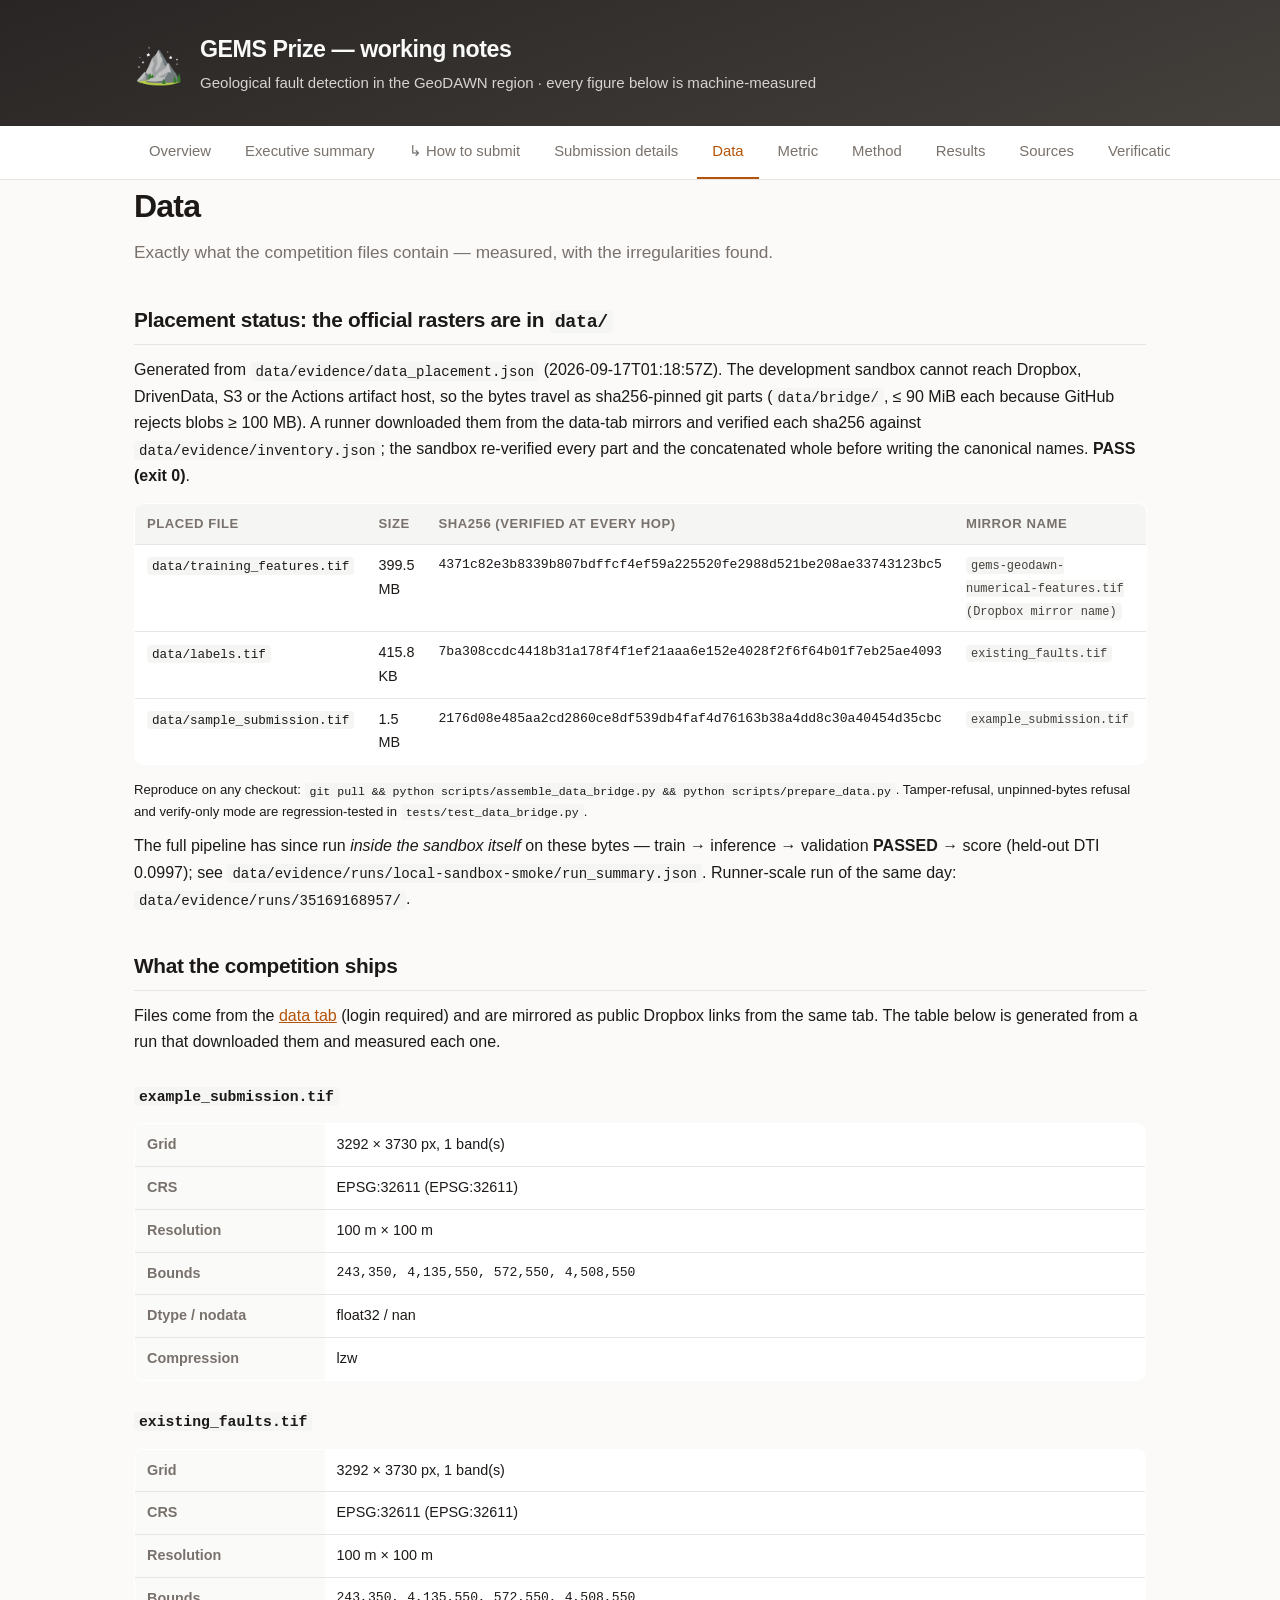
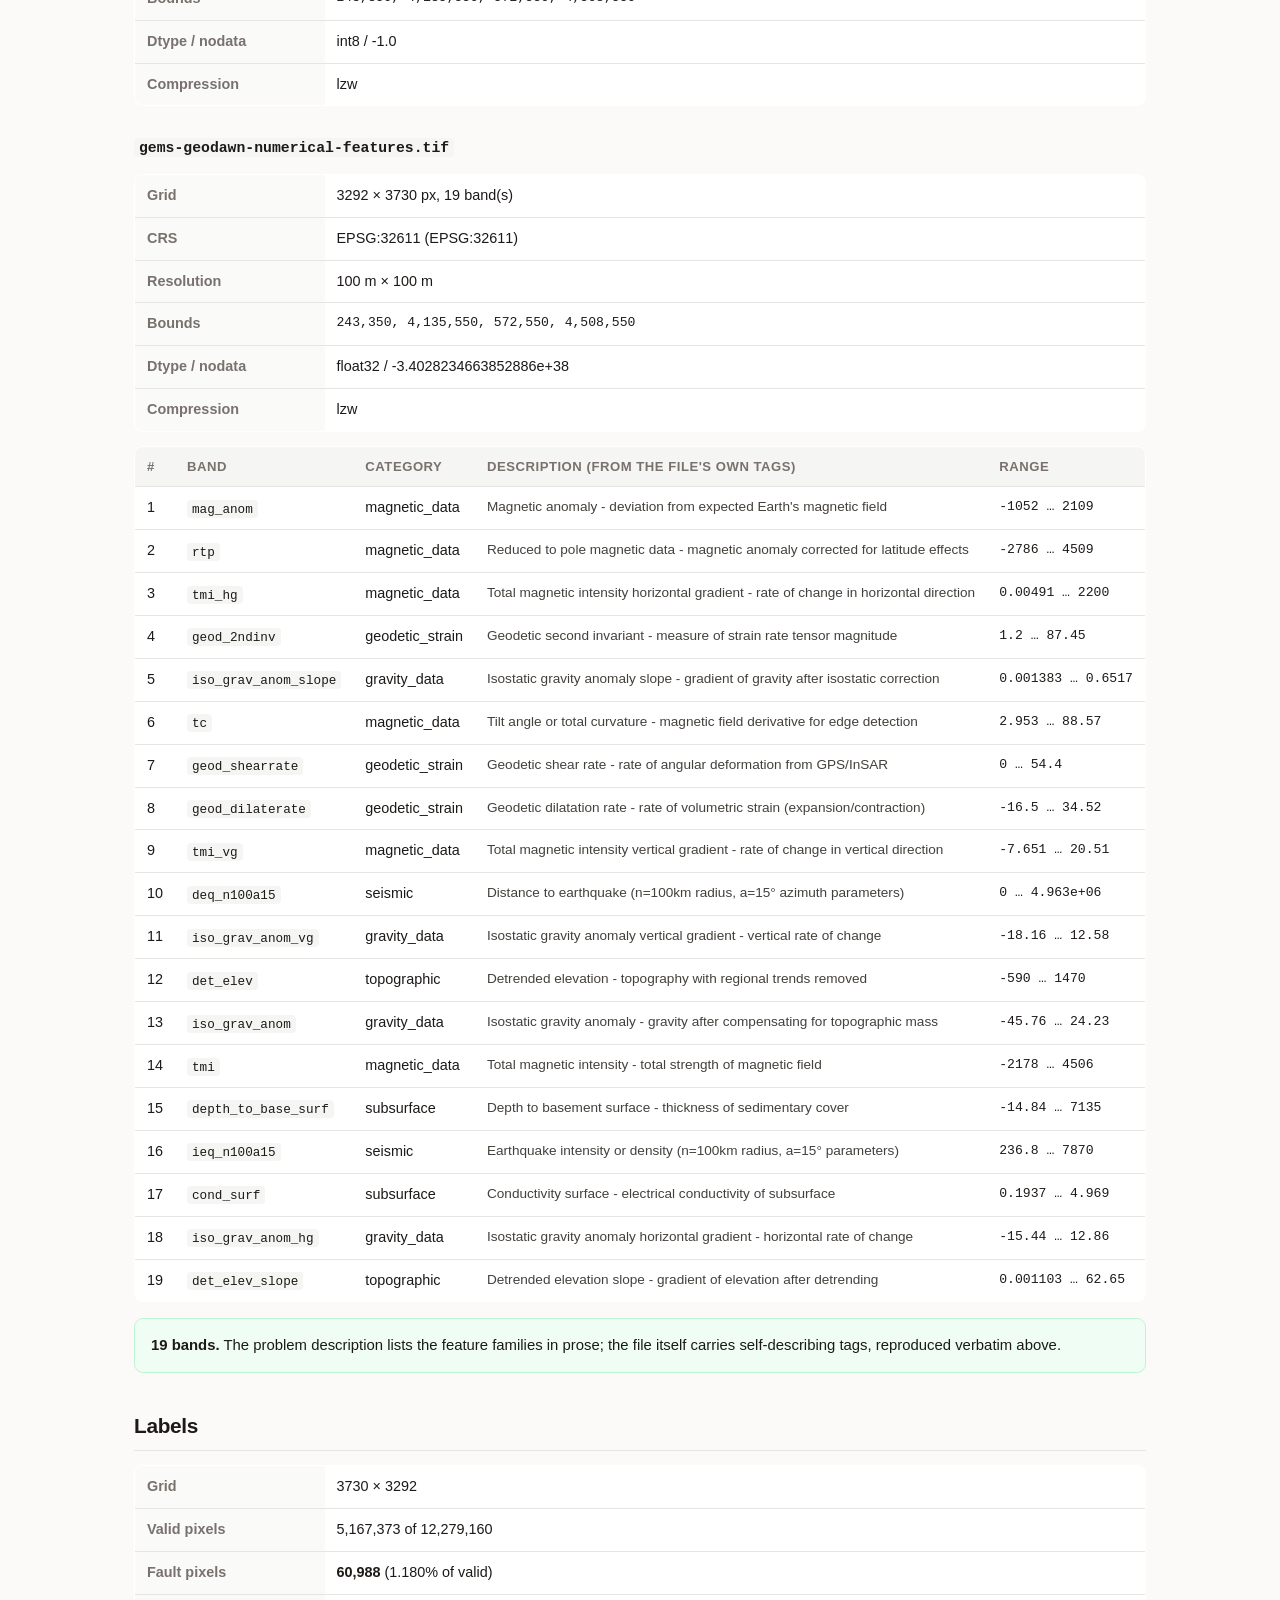
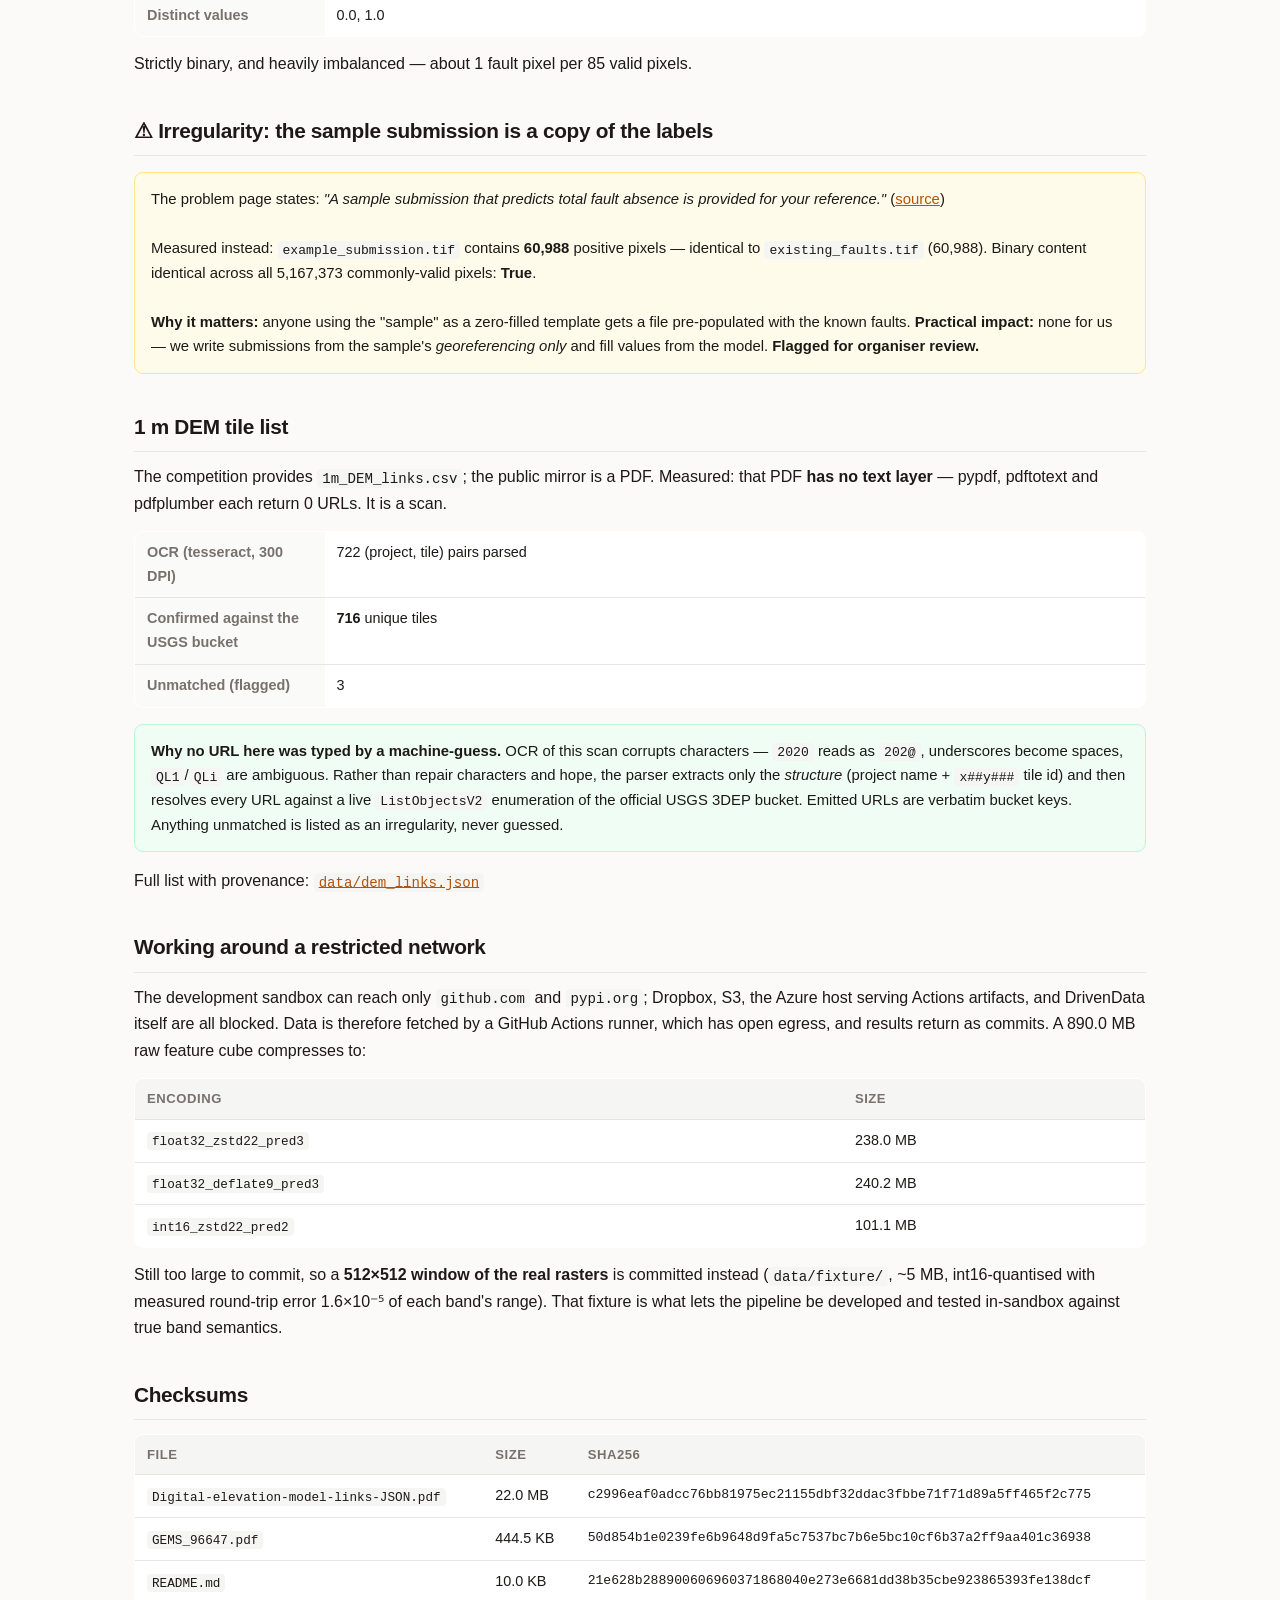
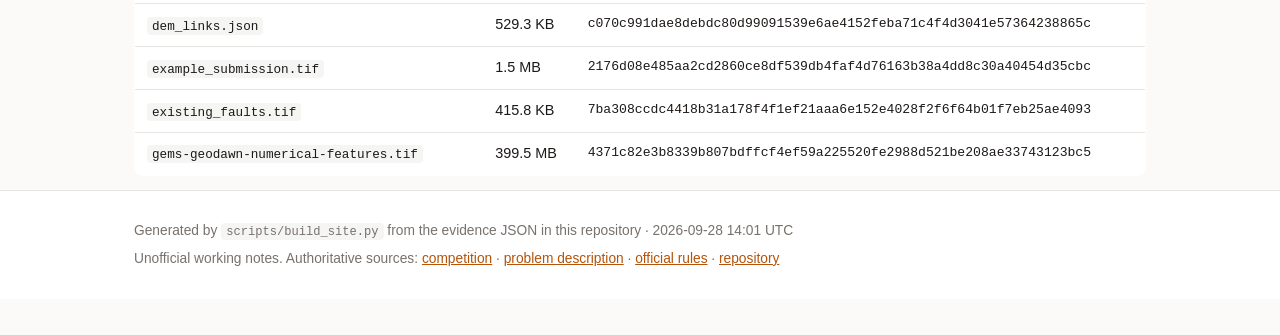
==== commit c0c06ac8: "verify(sources): rules quotes + catalog links re-checked [skip ci]" ====
--- a/docs/data.html
+++ b/docs/data.html
@@ -118,7 +118,7 @@
 <h2>Checksums</h2><table><thead><tr><th>File</th><th>Size</th><th>sha256</th></tr></thead><tbody><tr><td><code>Digital-elevation-model-links-JSON.pdf</code></td><td>22.0 MB</td><td class="mono small">c2996eaf0adcc76bb81975ec21155dbf32ddac3fbbe71f71d89a5ff465f2c775</td></tr><tr><td><code>GEMS_96647.pdf</code></td><td>444.5 KB</td><td class="mono small">50d854b1e0239fe6b9648d9fa5c7537bc7b6e5bc10cf6b37a2ff9aa401c36938</td></tr><tr><td><code>README.md</code></td><td>10.0 KB</td><td class="mono small">21e628b288900606960371868040e273e6681dd38b35cbe923865393fe138dcf</td></tr><tr><td><code>dem_links.json</code></td><td>529.3 KB</td><td class="mono small">c070c991dae8debdc80d99091539e6ae4152feba71c4f4d3041e57364238865c</td></tr><tr><td><code>example_submission.tif</code></td><td>1.5 MB</td><td class="mono small">2176d08e485aa2cd2860ce8df539db4faf4d76163b38a4dd8c30a40454d35cbc</td></tr><tr><td><code>existing_faults.tif</code></td><td>415.8 KB</td><td class="mono small">7ba308ccdc4418b31a178f4f1ef21aaa6e152e4028f2f6f64b01f7eb25ae4093</td></tr><tr><td><code>gems-geodawn-numerical-features.tif</code></td><td>399.5 MB</td><td class="mono small">4371c82e3b8339b807bdffcf4ef59a225520fe2988d521be208ae33743123bc5</td></tr></tbody></table>
 </main>
 <footer><div class="wrap">
-  <p>Generated by <code>scripts/build_site.py</code> from the evidence JSON in this repository · 2026-09-24 22:12 UTC</p>
+  <p>Generated by <code>scripts/build_site.py</code> from the evidence JSON in this repository · 2026-09-28 14:01 UTC</p>
   <p>Unofficial working notes. Authoritative sources: <a href="https://www.drivendata.org/competitions/306/competition-doe-gems/">competition</a> ·
      <a href="https://www.drivendata.org/competitions/306/competition-doe-gems/page/967/">problem description</a> · <a href="https://docs.nlr.gov/docs/fy26osti/96647.pdf">official rules</a> ·
      <a href="https://github.com/buffedlizard55-lab/GEMSDOE">repository</a></p>
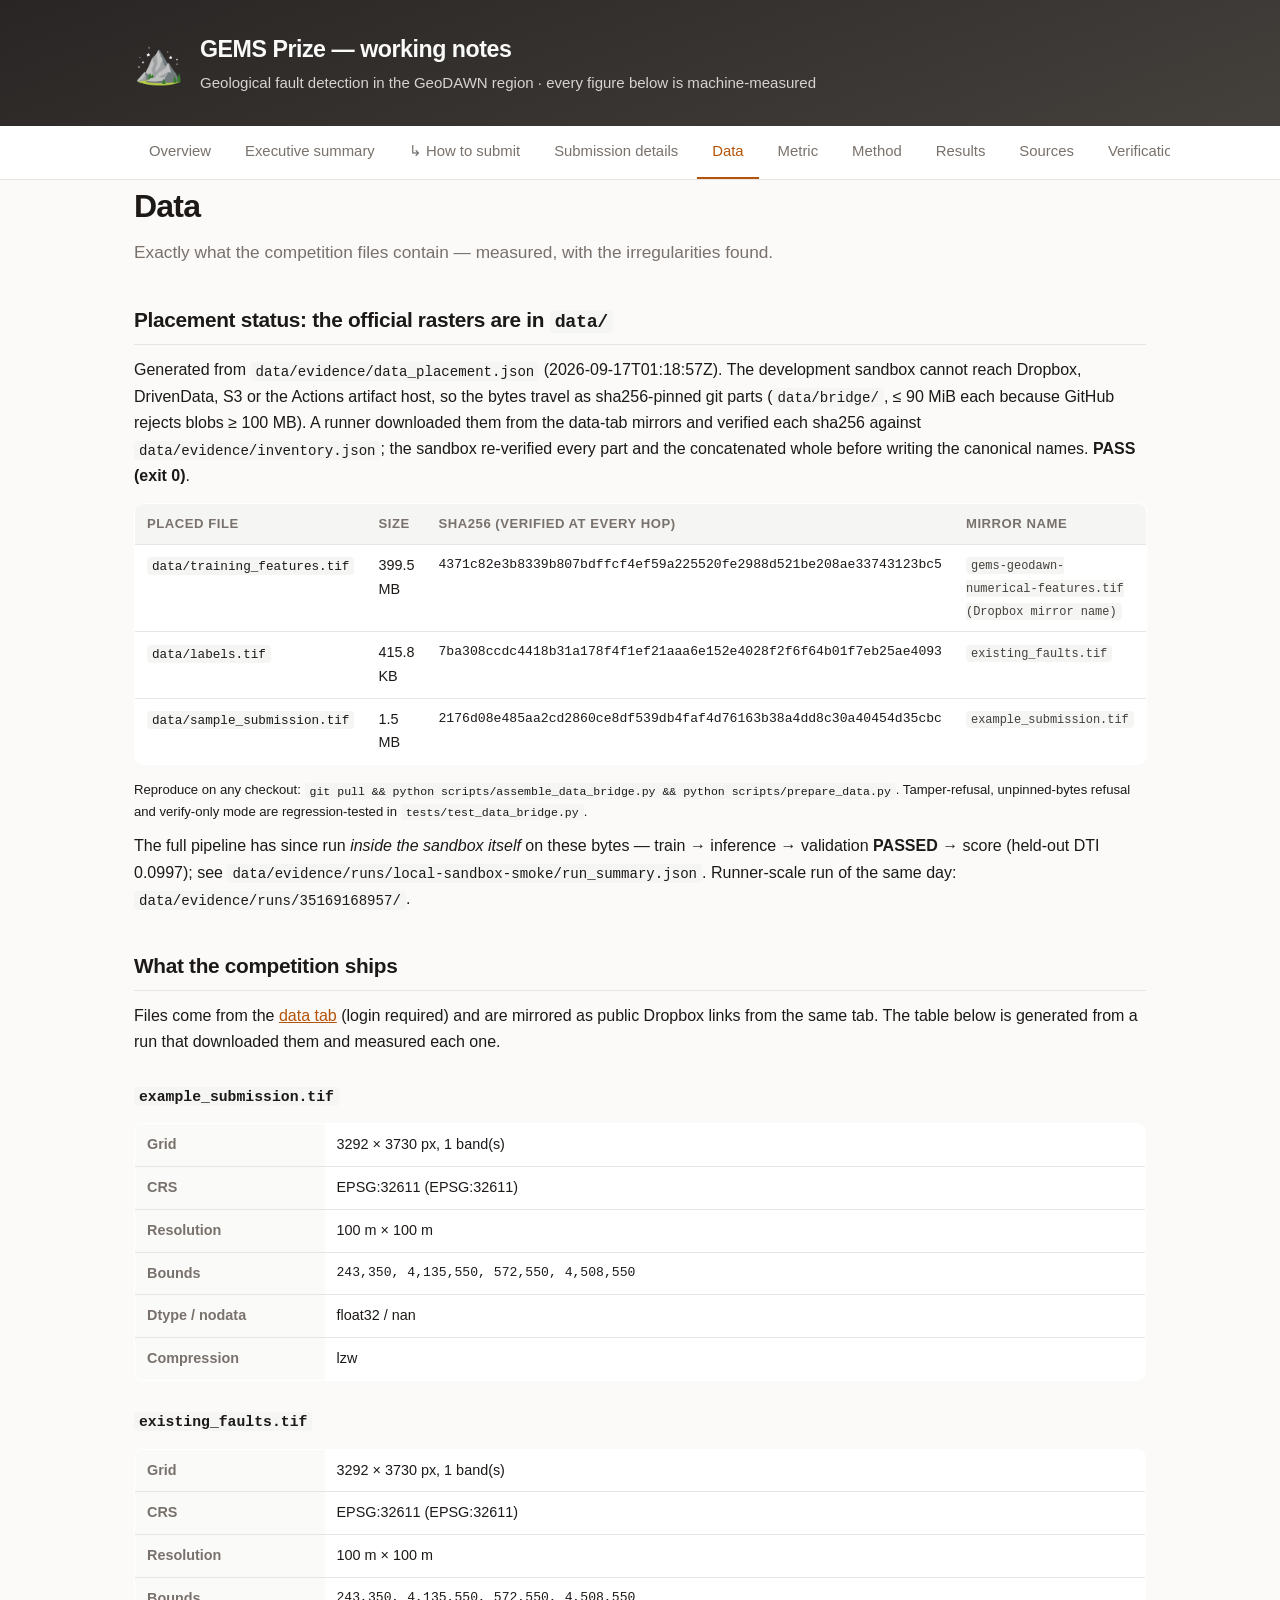
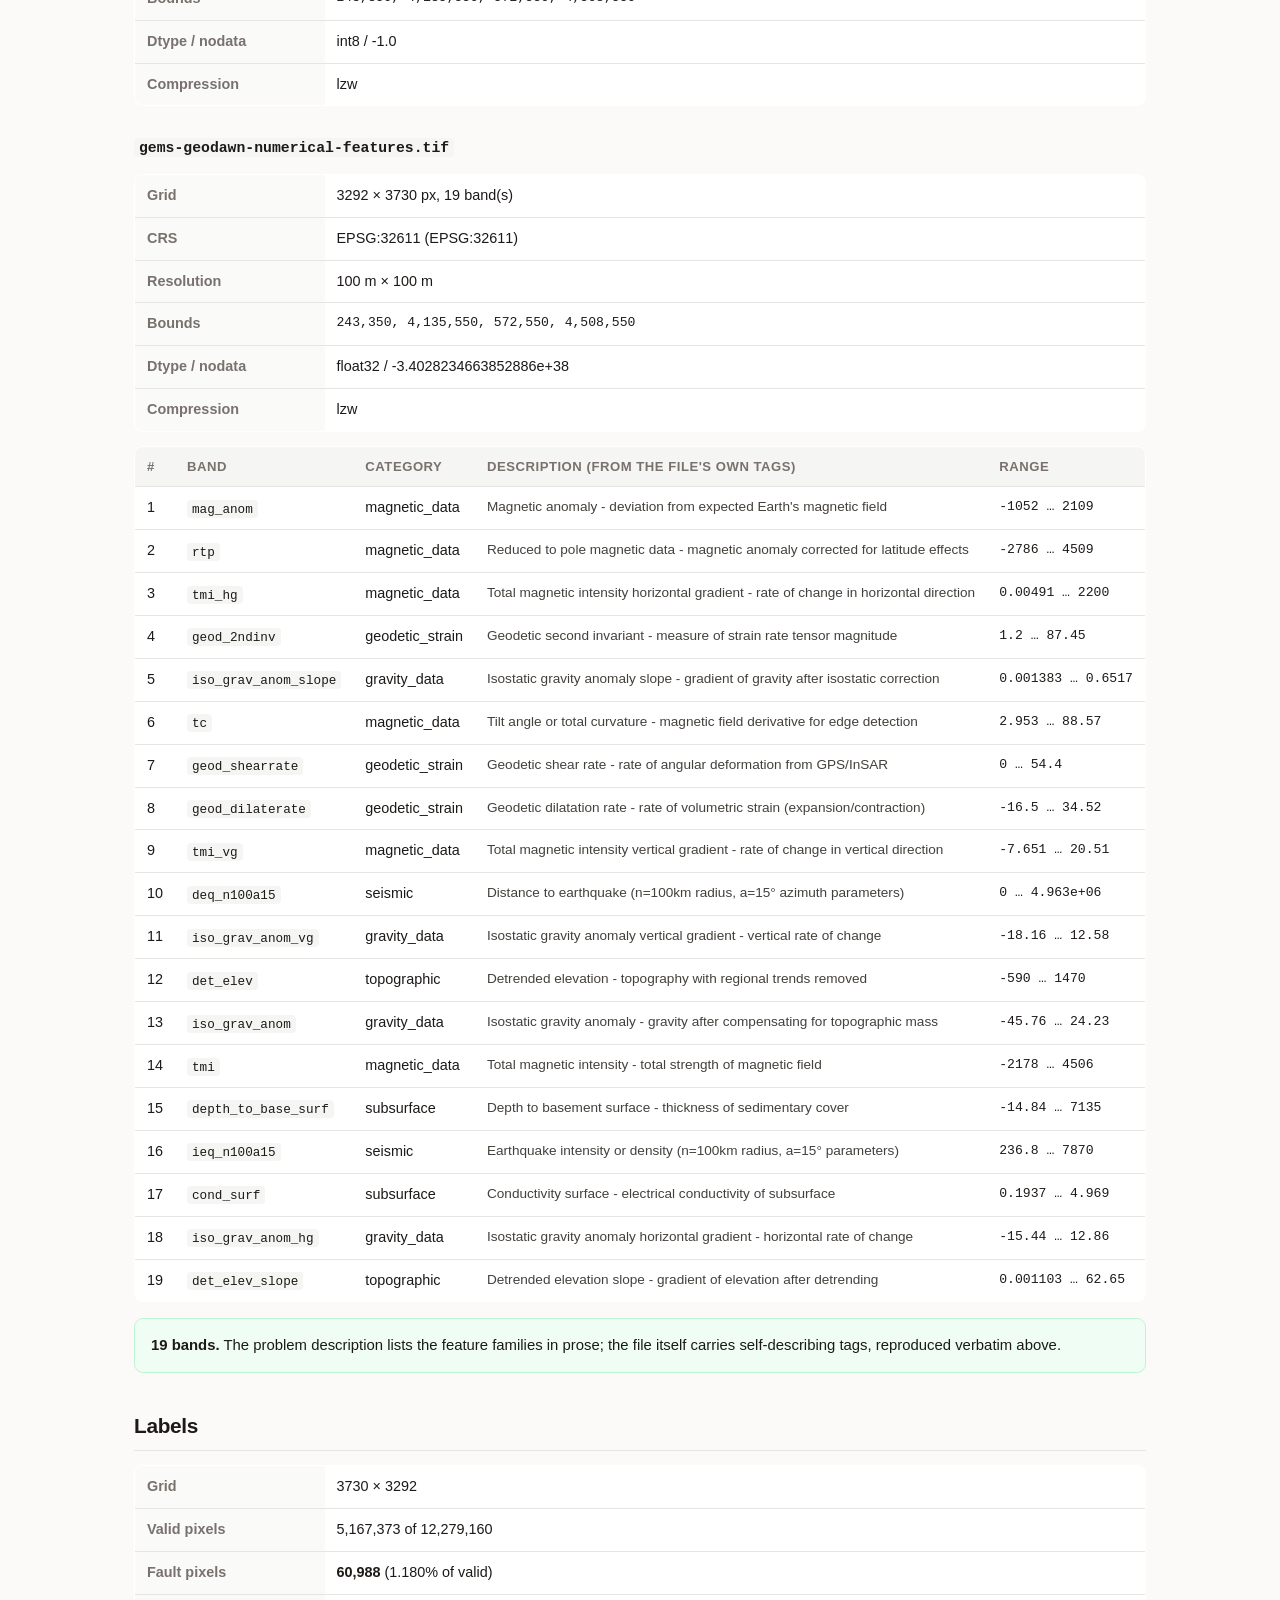
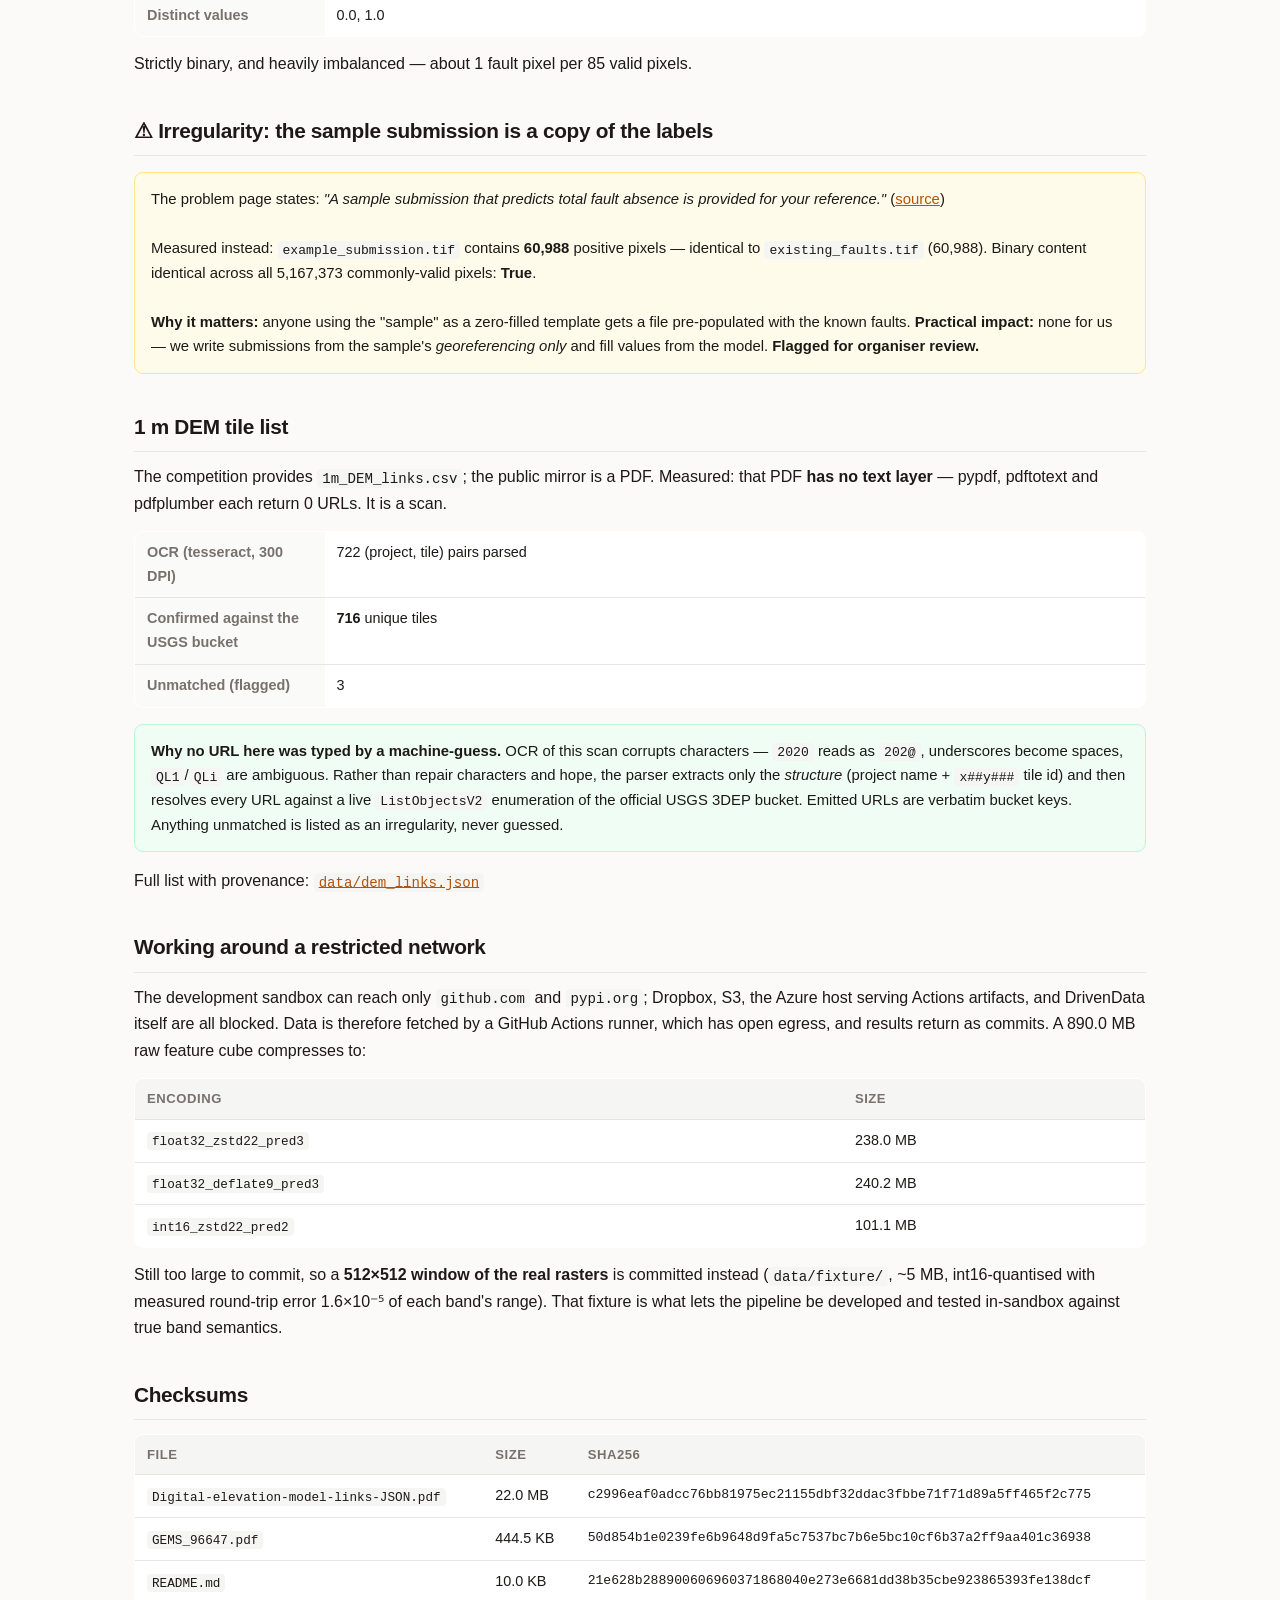
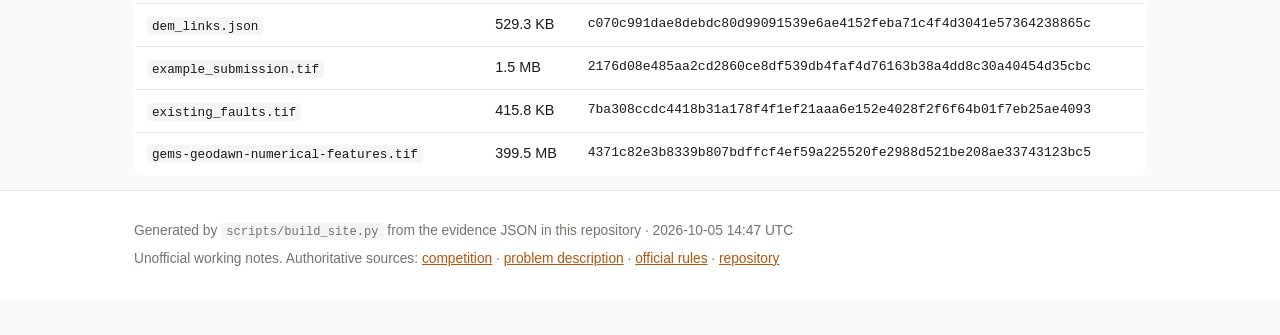
==== commit dcbbb192: "verify(sources): rules quotes + catalog links re-checked [skip ci]" ====
--- a/docs/data.html
+++ b/docs/data.html
@@ -118,7 +118,7 @@
 <h2>Checksums</h2><table><thead><tr><th>File</th><th>Size</th><th>sha256</th></tr></thead><tbody><tr><td><code>Digital-elevation-model-links-JSON.pdf</code></td><td>22.0 MB</td><td class="mono small">c2996eaf0adcc76bb81975ec21155dbf32ddac3fbbe71f71d89a5ff465f2c775</td></tr><tr><td><code>GEMS_96647.pdf</code></td><td>444.5 KB</td><td class="mono small">50d854b1e0239fe6b9648d9fa5c7537bc7b6e5bc10cf6b37a2ff9aa401c36938</td></tr><tr><td><code>README.md</code></td><td>10.0 KB</td><td class="mono small">21e628b288900606960371868040e273e6681dd38b35cbe923865393fe138dcf</td></tr><tr><td><code>dem_links.json</code></td><td>529.3 KB</td><td class="mono small">c070c991dae8debdc80d99091539e6ae4152feba71c4f4d3041e57364238865c</td></tr><tr><td><code>example_submission.tif</code></td><td>1.5 MB</td><td class="mono small">2176d08e485aa2cd2860ce8df539db4faf4d76163b38a4dd8c30a40454d35cbc</td></tr><tr><td><code>existing_faults.tif</code></td><td>415.8 KB</td><td class="mono small">7ba308ccdc4418b31a178f4f1ef21aaa6e152e4028f2f6f64b01f7eb25ae4093</td></tr><tr><td><code>gems-geodawn-numerical-features.tif</code></td><td>399.5 MB</td><td class="mono small">4371c82e3b8339b807bdffcf4ef59a225520fe2988d521be208ae33743123bc5</td></tr></tbody></table>
 </main>
 <footer><div class="wrap">
-  <p>Generated by <code>scripts/build_site.py</code> from the evidence JSON in this repository · 2026-09-28 14:01 UTC</p>
+  <p>Generated by <code>scripts/build_site.py</code> from the evidence JSON in this repository · 2026-10-05 14:47 UTC</p>
   <p>Unofficial working notes. Authoritative sources: <a href="https://www.drivendata.org/competitions/306/competition-doe-gems/">competition</a> ·
      <a href="https://www.drivendata.org/competitions/306/competition-doe-gems/page/967/">problem description</a> · <a href="https://docs.nlr.gov/docs/fy26osti/96647.pdf">official rules</a> ·
      <a href="https://github.com/buffedlizard55-lab/GEMSDOE">repository</a></p>
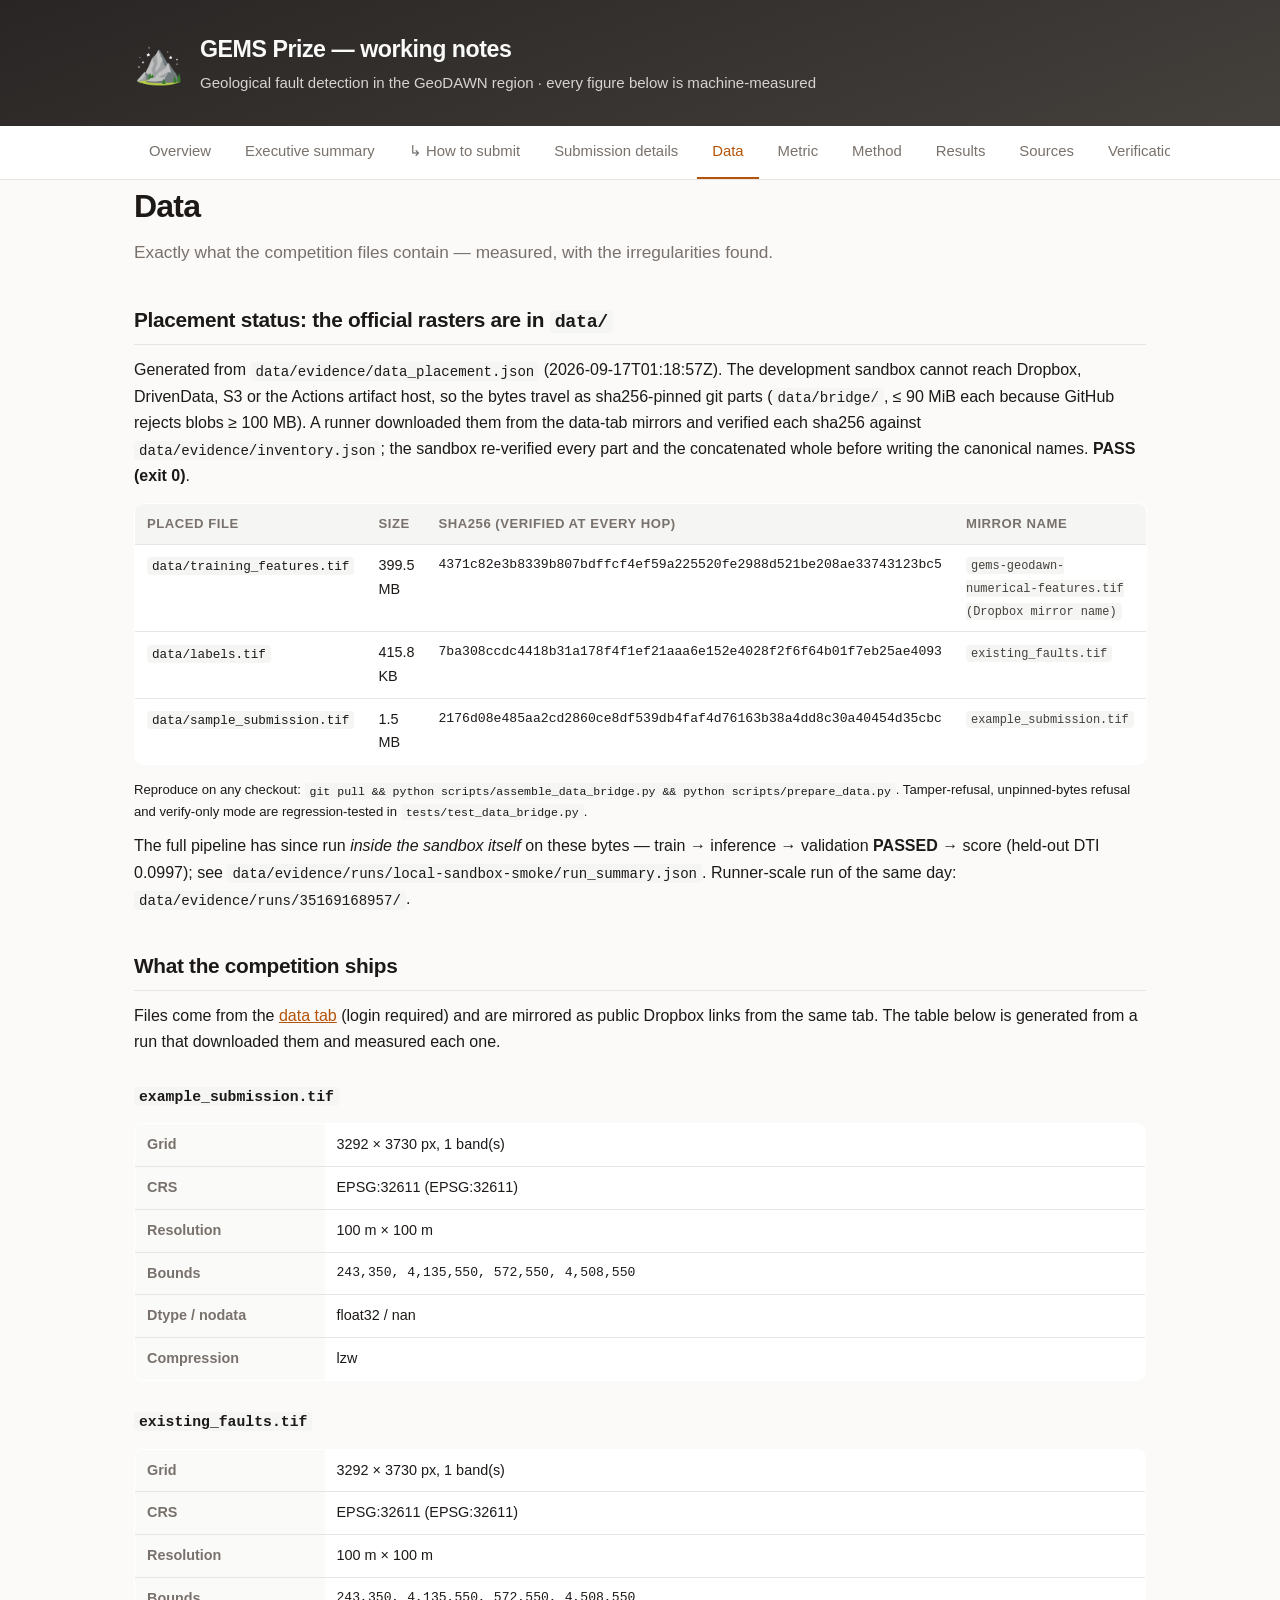
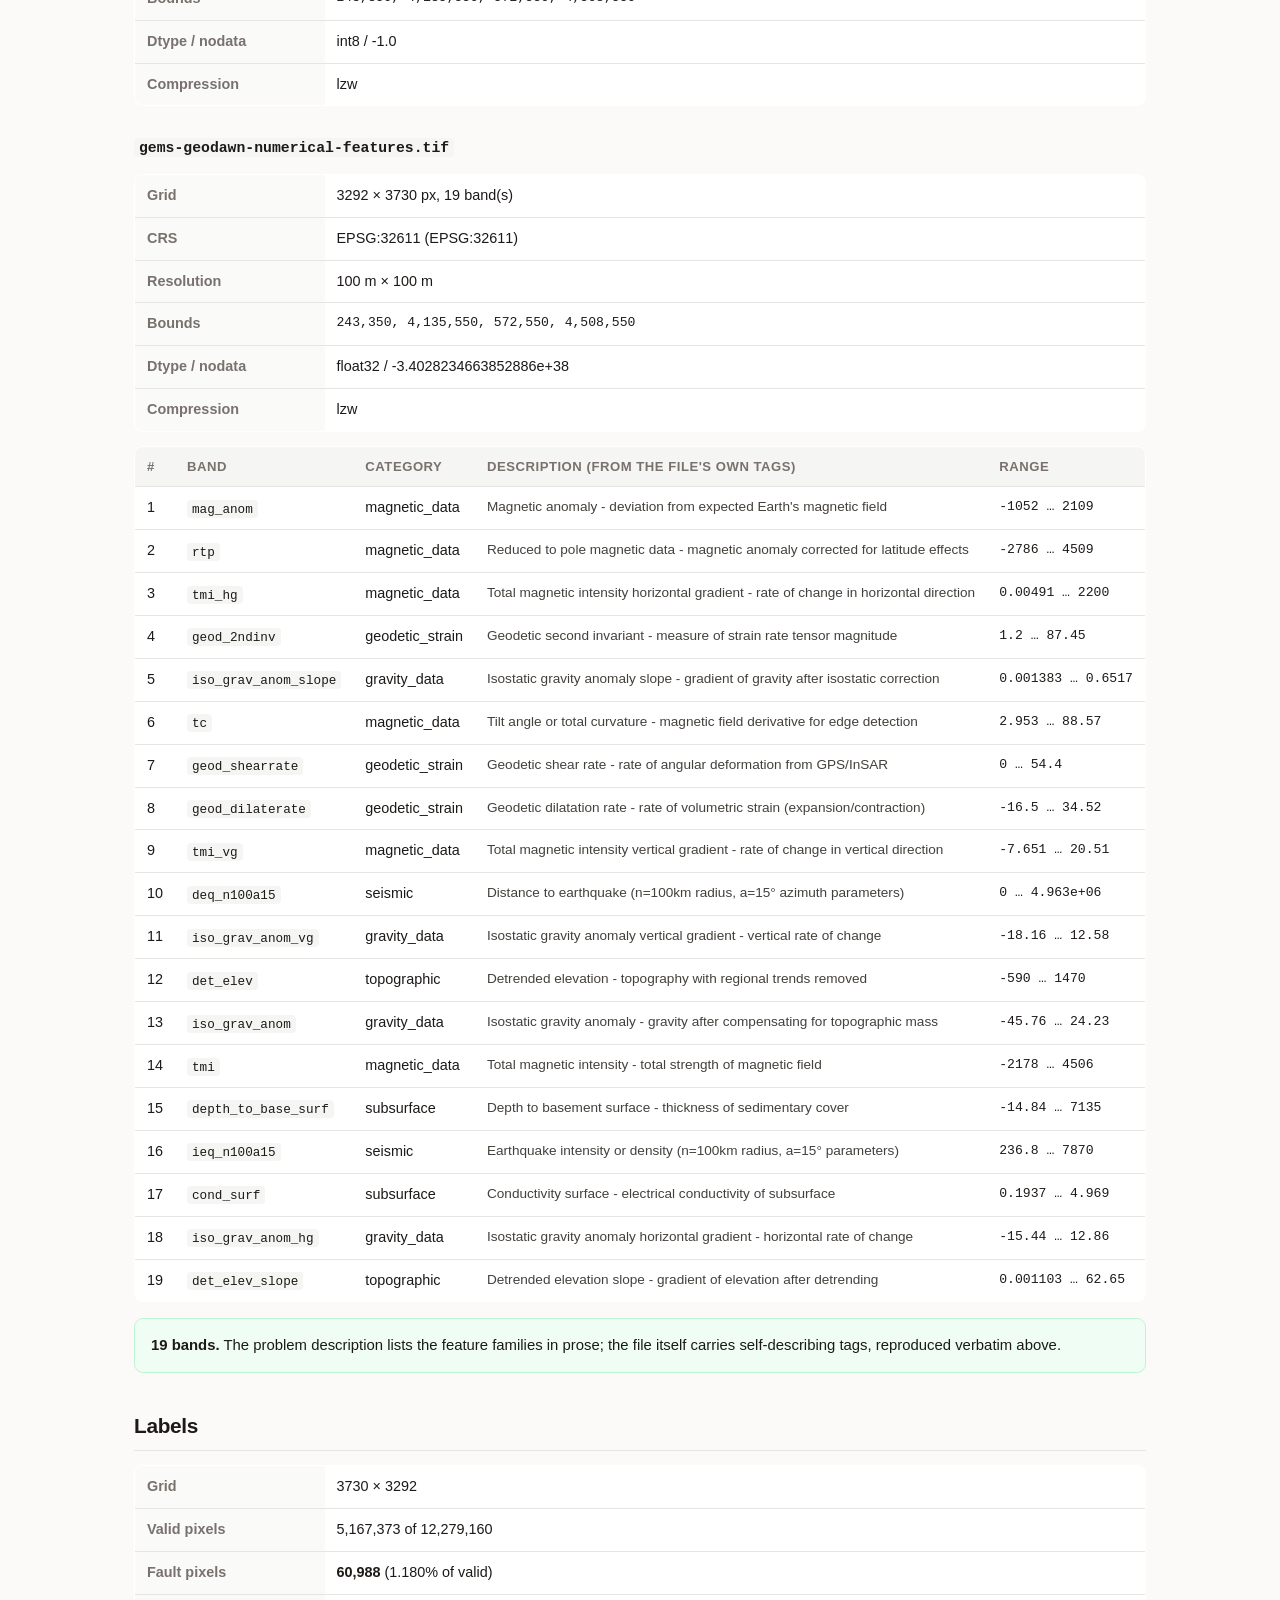
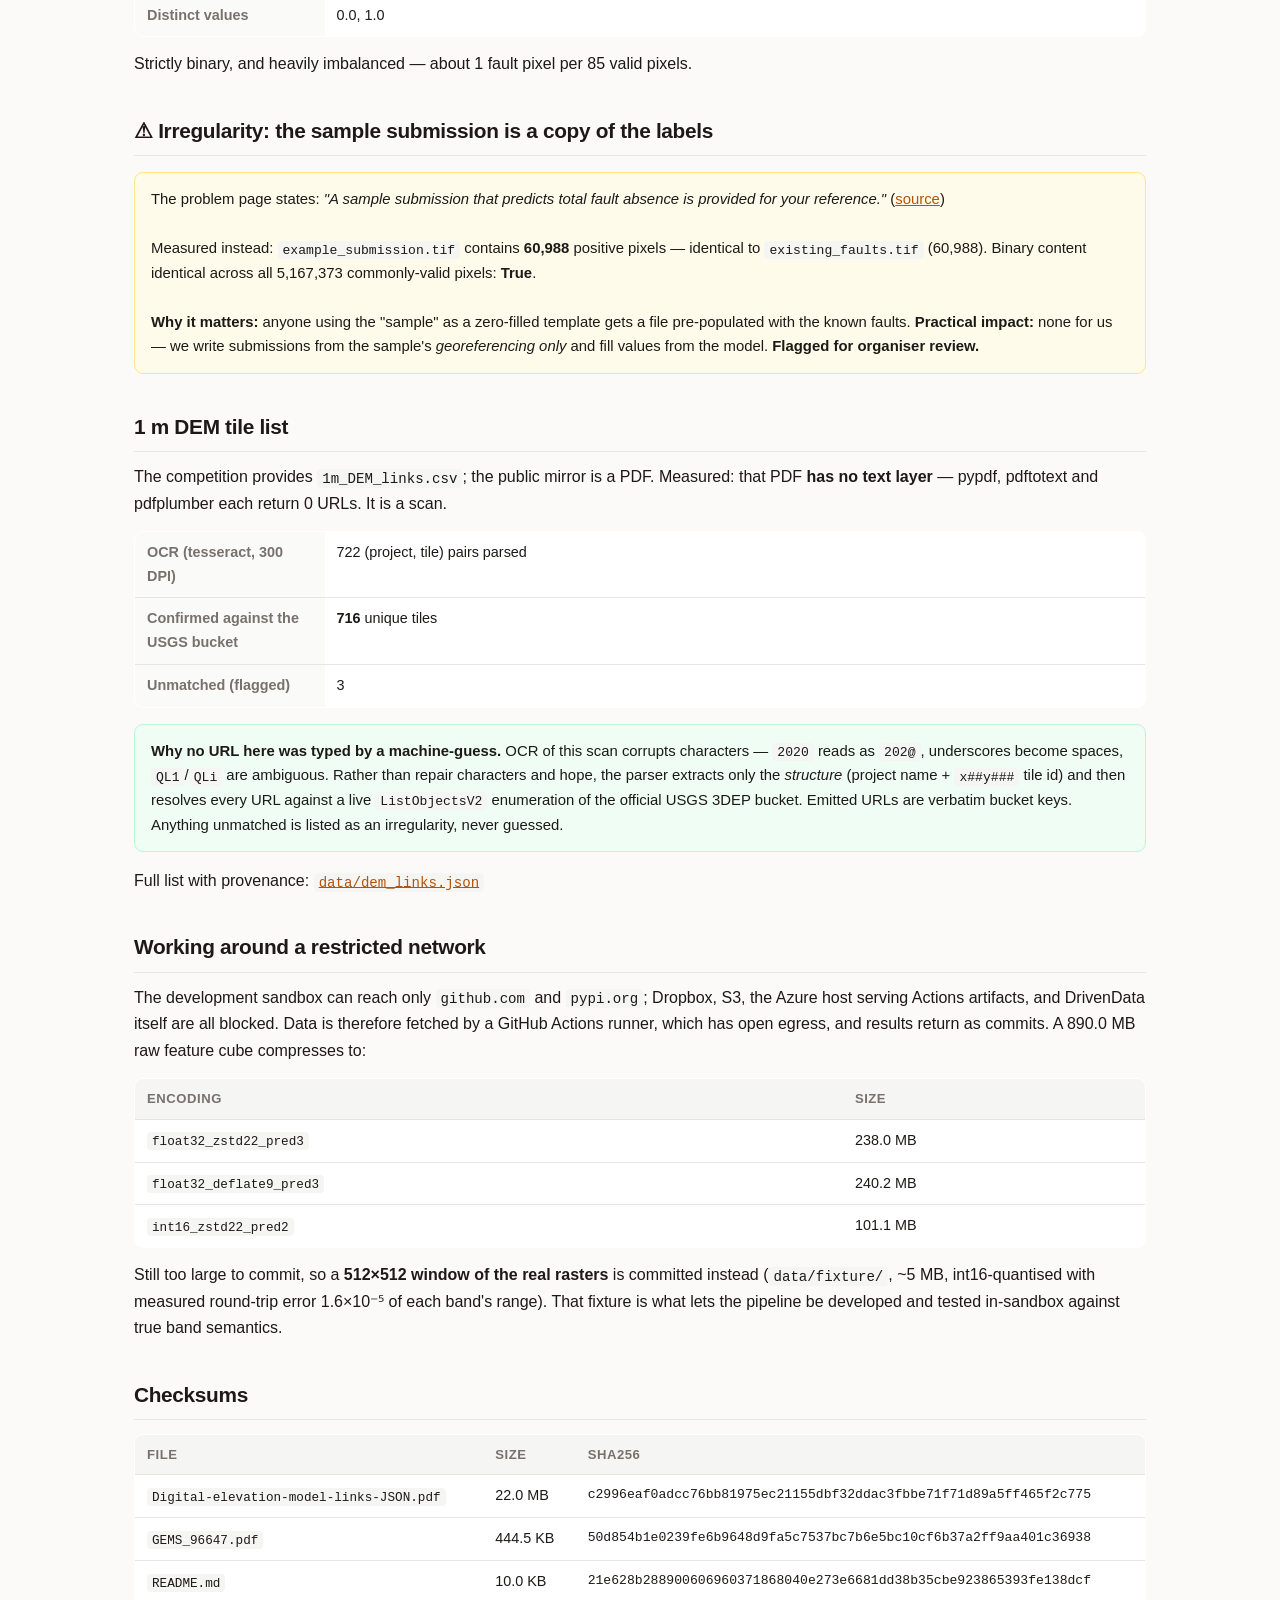
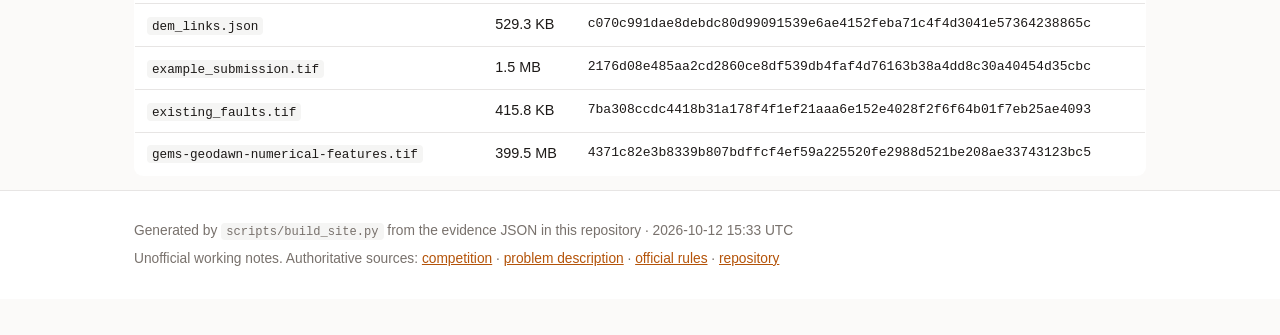
==== commit 7aa0a4ee: "verify(sources): rules quotes + catalog links re-checked [skip ci]" ====
--- a/docs/data.html
+++ b/docs/data.html
@@ -118,7 +118,7 @@
 <h2>Checksums</h2><table><thead><tr><th>File</th><th>Size</th><th>sha256</th></tr></thead><tbody><tr><td><code>Digital-elevation-model-links-JSON.pdf</code></td><td>22.0 MB</td><td class="mono small">c2996eaf0adcc76bb81975ec21155dbf32ddac3fbbe71f71d89a5ff465f2c775</td></tr><tr><td><code>GEMS_96647.pdf</code></td><td>444.5 KB</td><td class="mono small">50d854b1e0239fe6b9648d9fa5c7537bc7b6e5bc10cf6b37a2ff9aa401c36938</td></tr><tr><td><code>README.md</code></td><td>10.0 KB</td><td class="mono small">21e628b288900606960371868040e273e6681dd38b35cbe923865393fe138dcf</td></tr><tr><td><code>dem_links.json</code></td><td>529.3 KB</td><td class="mono small">c070c991dae8debdc80d99091539e6ae4152feba71c4f4d3041e57364238865c</td></tr><tr><td><code>example_submission.tif</code></td><td>1.5 MB</td><td class="mono small">2176d08e485aa2cd2860ce8df539db4faf4d76163b38a4dd8c30a40454d35cbc</td></tr><tr><td><code>existing_faults.tif</code></td><td>415.8 KB</td><td class="mono small">7ba308ccdc4418b31a178f4f1ef21aaa6e152e4028f2f6f64b01f7eb25ae4093</td></tr><tr><td><code>gems-geodawn-numerical-features.tif</code></td><td>399.5 MB</td><td class="mono small">4371c82e3b8339b807bdffcf4ef59a225520fe2988d521be208ae33743123bc5</td></tr></tbody></table>
 </main>
 <footer><div class="wrap">
-  <p>Generated by <code>scripts/build_site.py</code> from the evidence JSON in this repository · 2026-10-05 14:47 UTC</p>
+  <p>Generated by <code>scripts/build_site.py</code> from the evidence JSON in this repository · 2026-10-12 15:33 UTC</p>
   <p>Unofficial working notes. Authoritative sources: <a href="https://www.drivendata.org/competitions/306/competition-doe-gems/">competition</a> ·
      <a href="https://www.drivendata.org/competitions/306/competition-doe-gems/page/967/">problem description</a> · <a href="https://docs.nlr.gov/docs/fy26osti/96647.pdf">official rules</a> ·
      <a href="https://github.com/buffedlizard55-lab/GEMSDOE">repository</a></p>
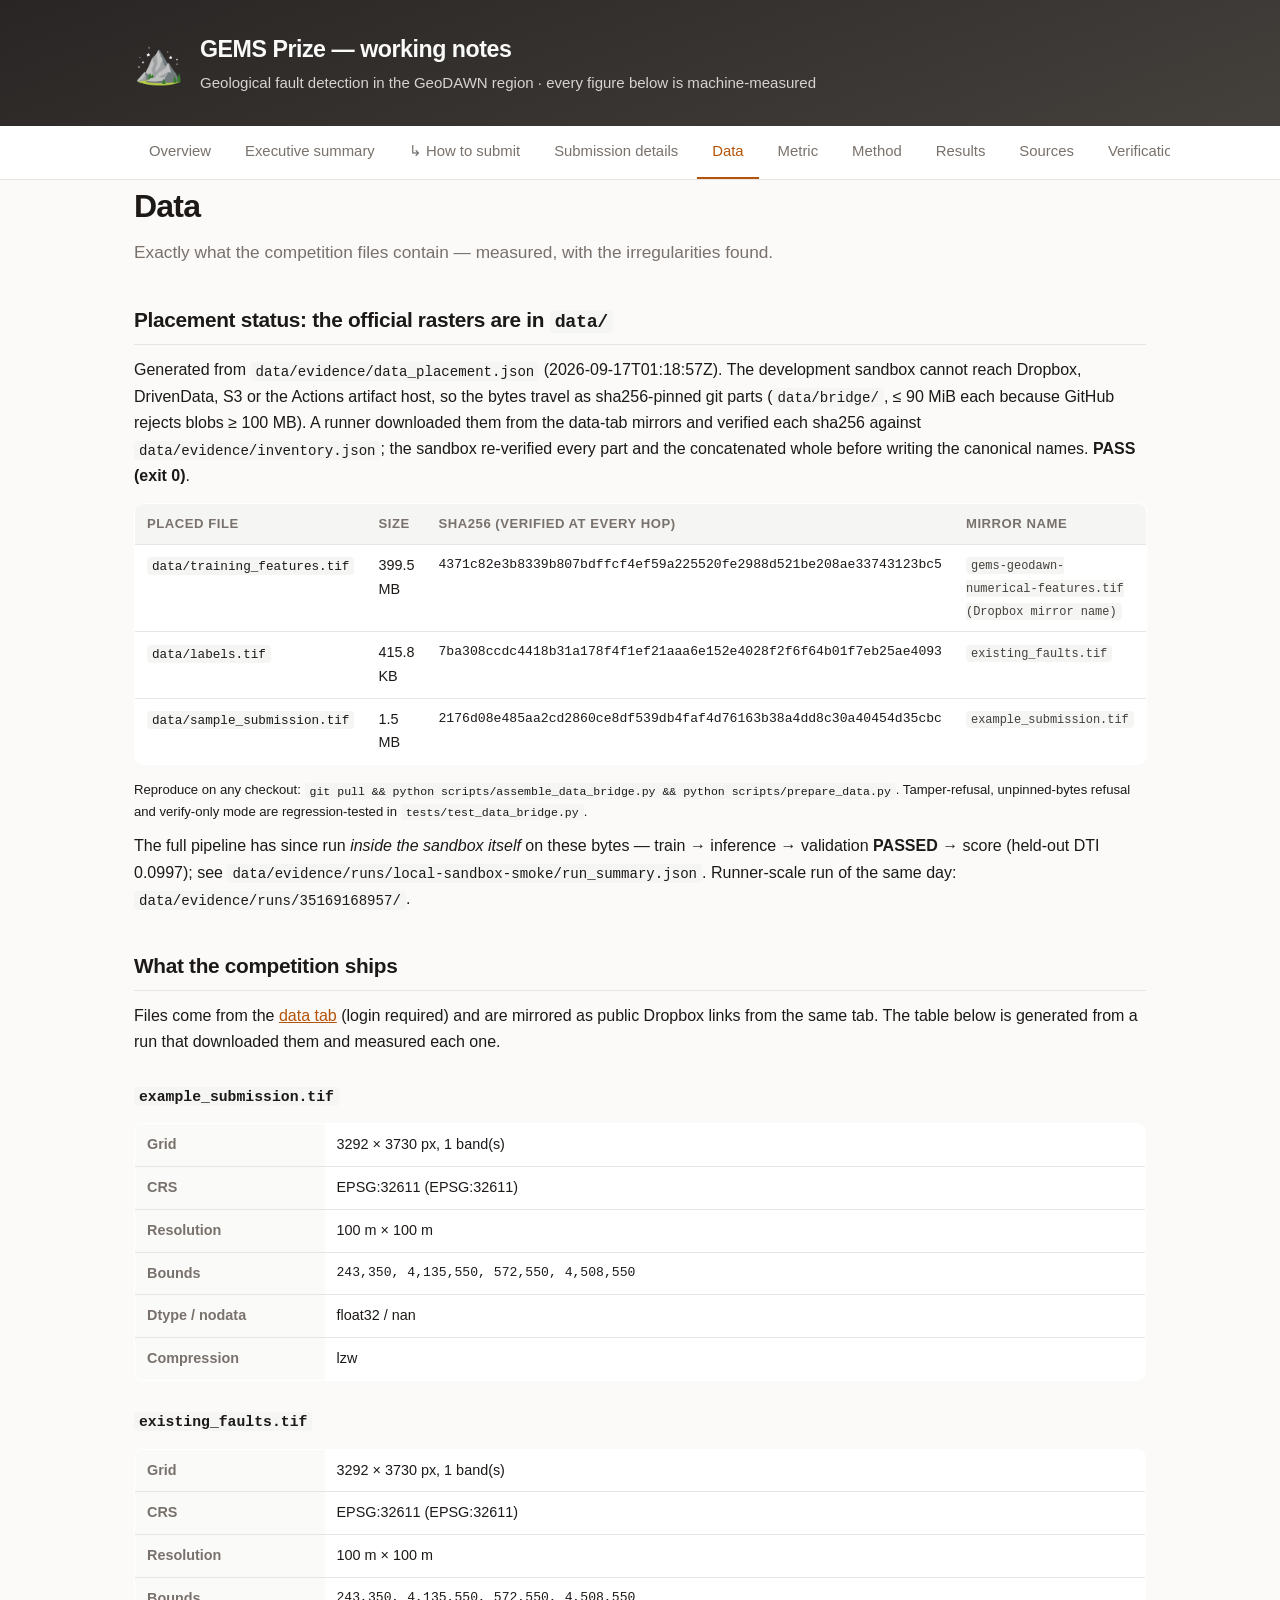
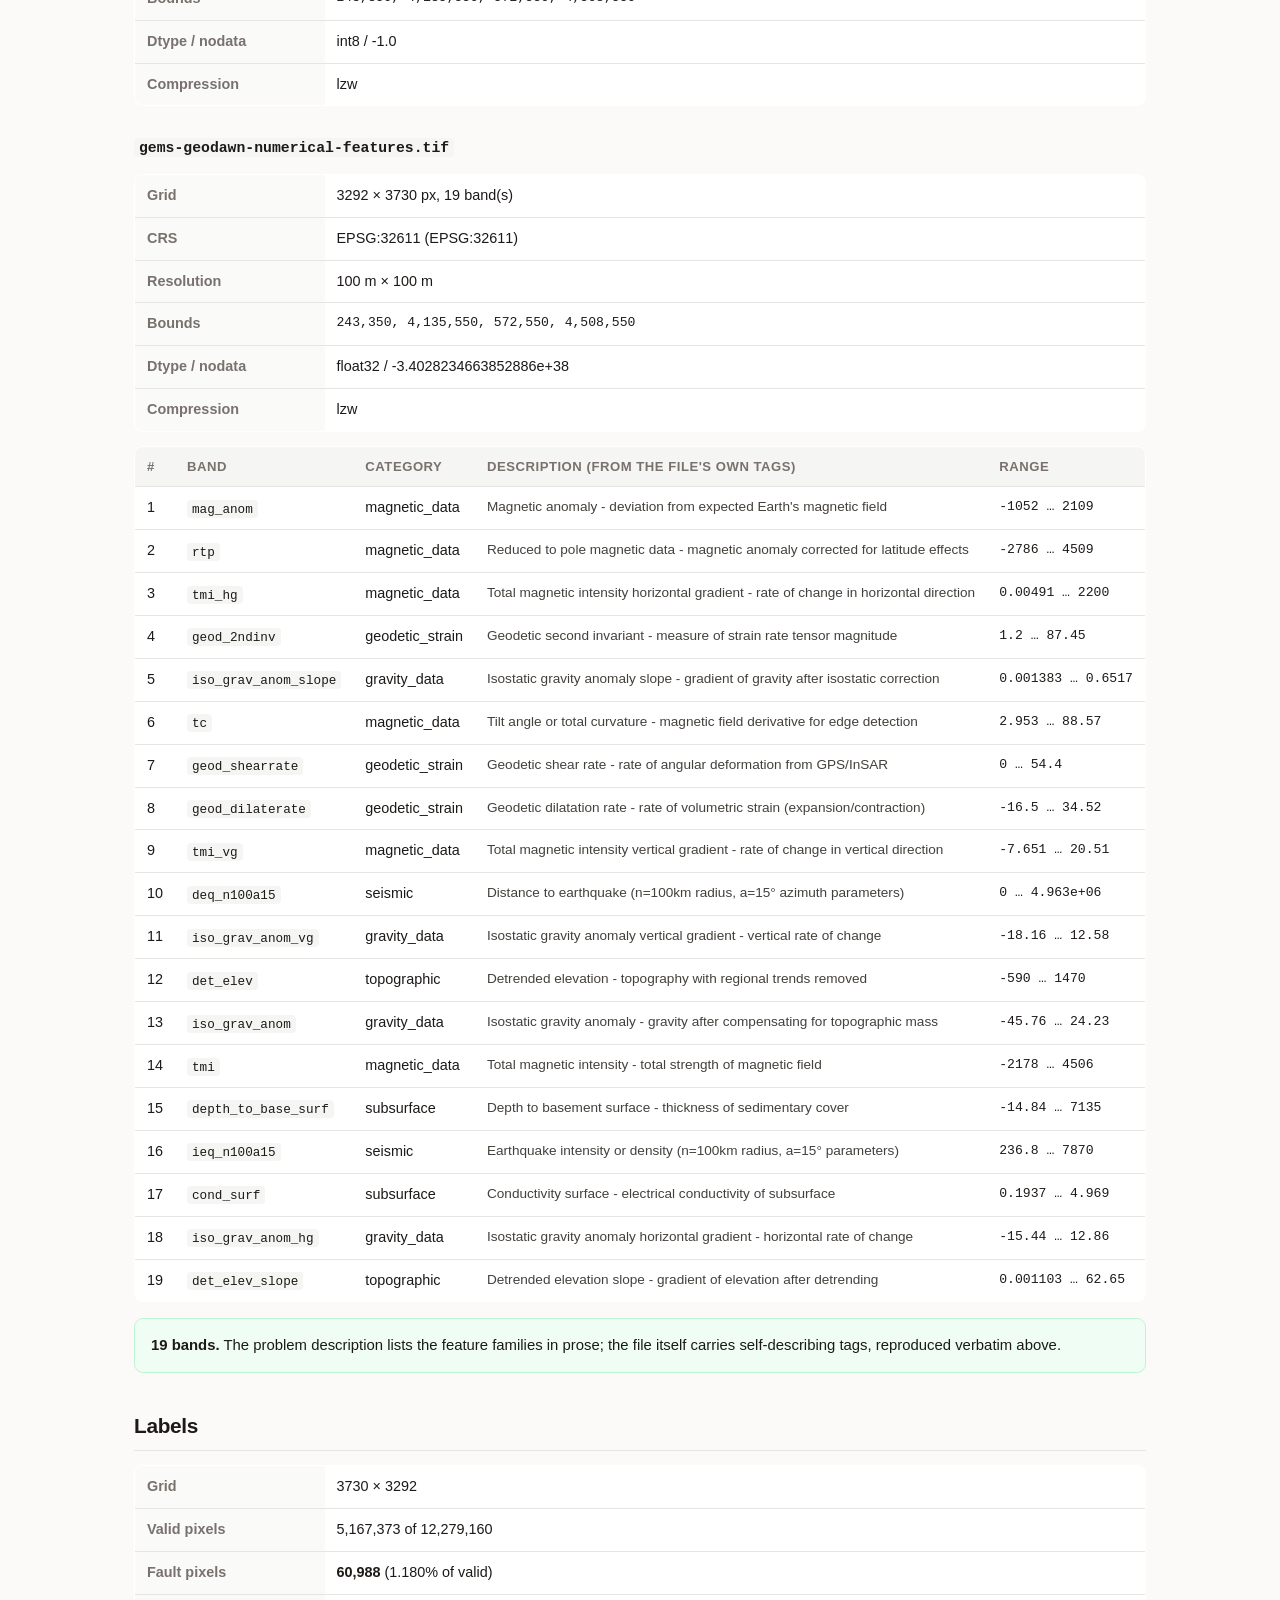
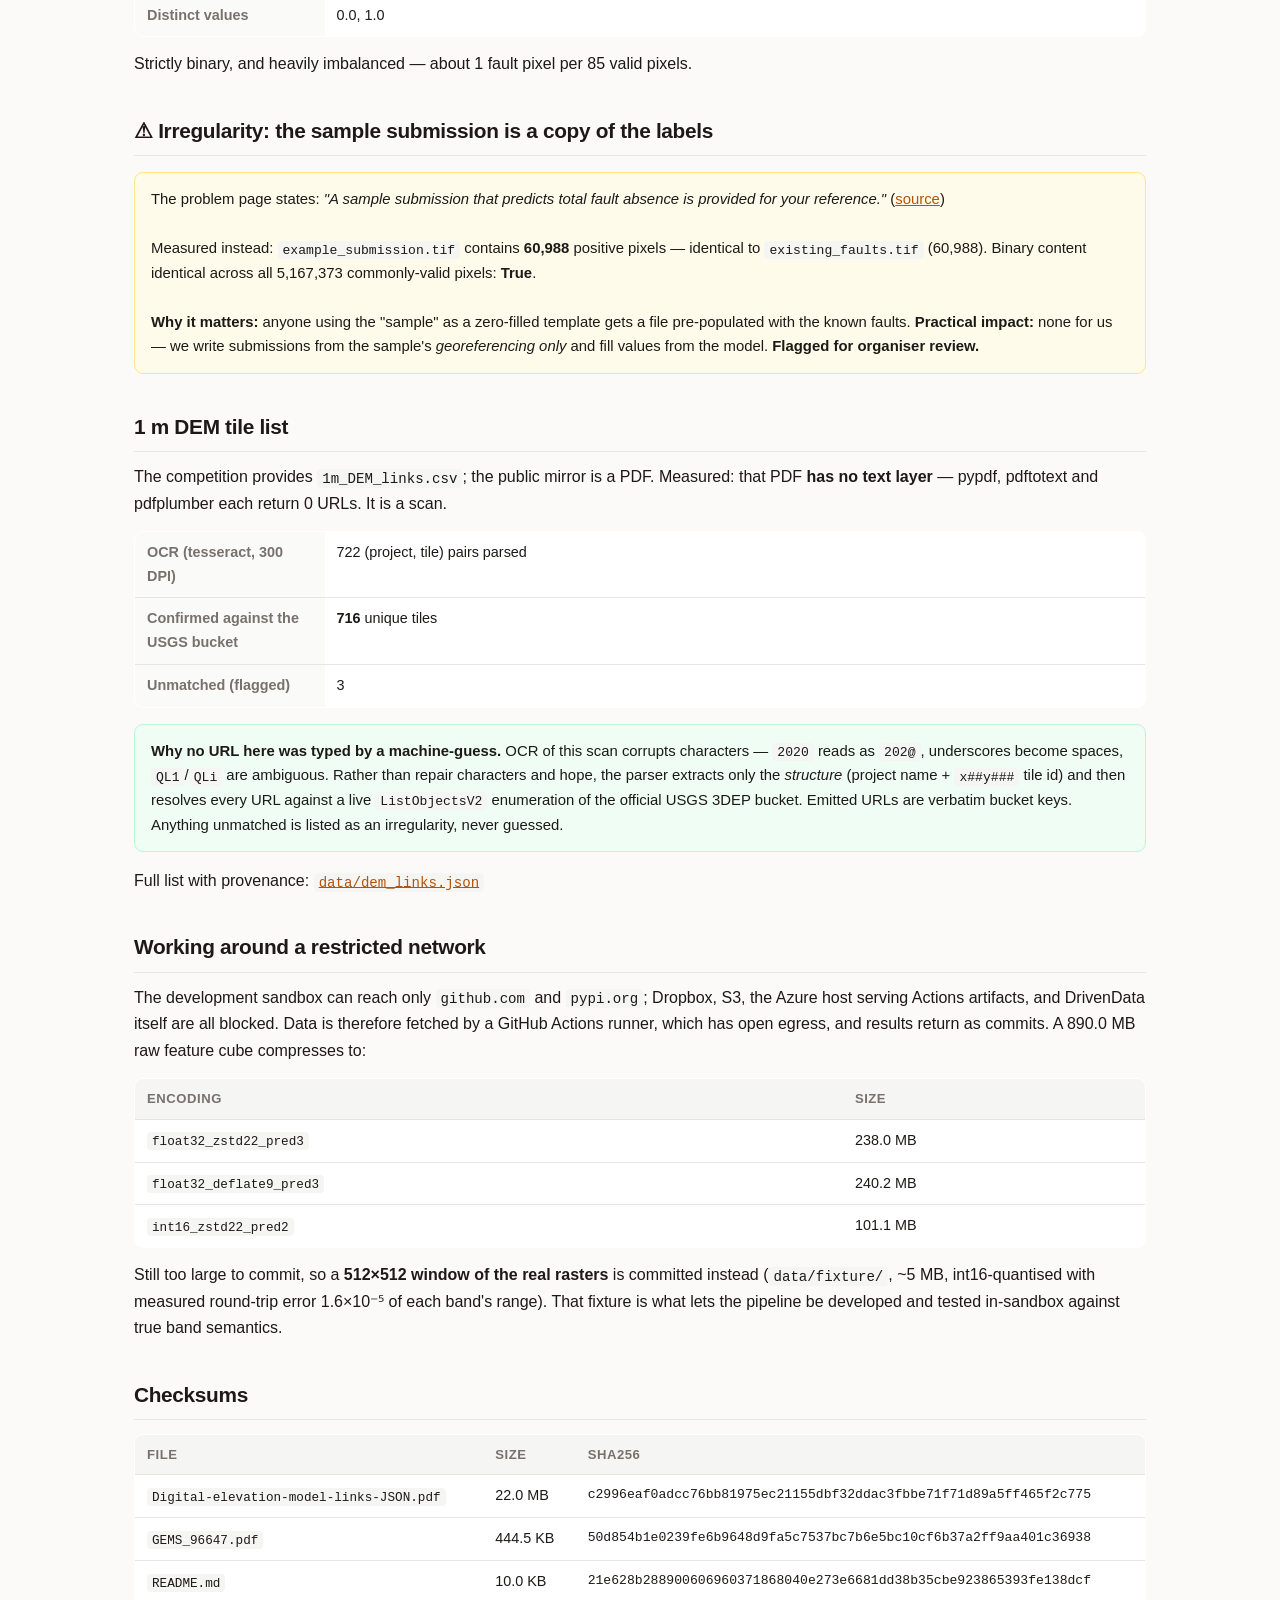
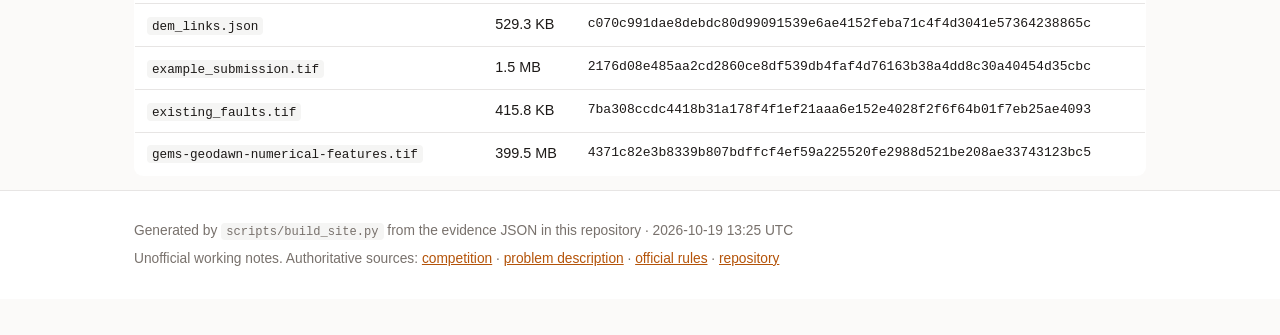
==== commit bb2e070a: "verify(sources): rules quotes + catalog links re-checked [skip ci]" ====
--- a/docs/data.html
+++ b/docs/data.html
@@ -118,7 +118,7 @@
 <h2>Checksums</h2><table><thead><tr><th>File</th><th>Size</th><th>sha256</th></tr></thead><tbody><tr><td><code>Digital-elevation-model-links-JSON.pdf</code></td><td>22.0 MB</td><td class="mono small">c2996eaf0adcc76bb81975ec21155dbf32ddac3fbbe71f71d89a5ff465f2c775</td></tr><tr><td><code>GEMS_96647.pdf</code></td><td>444.5 KB</td><td class="mono small">50d854b1e0239fe6b9648d9fa5c7537bc7b6e5bc10cf6b37a2ff9aa401c36938</td></tr><tr><td><code>README.md</code></td><td>10.0 KB</td><td class="mono small">21e628b288900606960371868040e273e6681dd38b35cbe923865393fe138dcf</td></tr><tr><td><code>dem_links.json</code></td><td>529.3 KB</td><td class="mono small">c070c991dae8debdc80d99091539e6ae4152feba71c4f4d3041e57364238865c</td></tr><tr><td><code>example_submission.tif</code></td><td>1.5 MB</td><td class="mono small">2176d08e485aa2cd2860ce8df539db4faf4d76163b38a4dd8c30a40454d35cbc</td></tr><tr><td><code>existing_faults.tif</code></td><td>415.8 KB</td><td class="mono small">7ba308ccdc4418b31a178f4f1ef21aaa6e152e4028f2f6f64b01f7eb25ae4093</td></tr><tr><td><code>gems-geodawn-numerical-features.tif</code></td><td>399.5 MB</td><td class="mono small">4371c82e3b8339b807bdffcf4ef59a225520fe2988d521be208ae33743123bc5</td></tr></tbody></table>
 </main>
 <footer><div class="wrap">
-  <p>Generated by <code>scripts/build_site.py</code> from the evidence JSON in this repository · 2026-10-12 15:33 UTC</p>
+  <p>Generated by <code>scripts/build_site.py</code> from the evidence JSON in this repository · 2026-10-19 13:25 UTC</p>
   <p>Unofficial working notes. Authoritative sources: <a href="https://www.drivendata.org/competitions/306/competition-doe-gems/">competition</a> ·
      <a href="https://www.drivendata.org/competitions/306/competition-doe-gems/page/967/">problem description</a> · <a href="https://docs.nlr.gov/docs/fy26osti/96647.pdf">official rules</a> ·
      <a href="https://github.com/buffedlizard55-lab/GEMSDOE">repository</a></p>
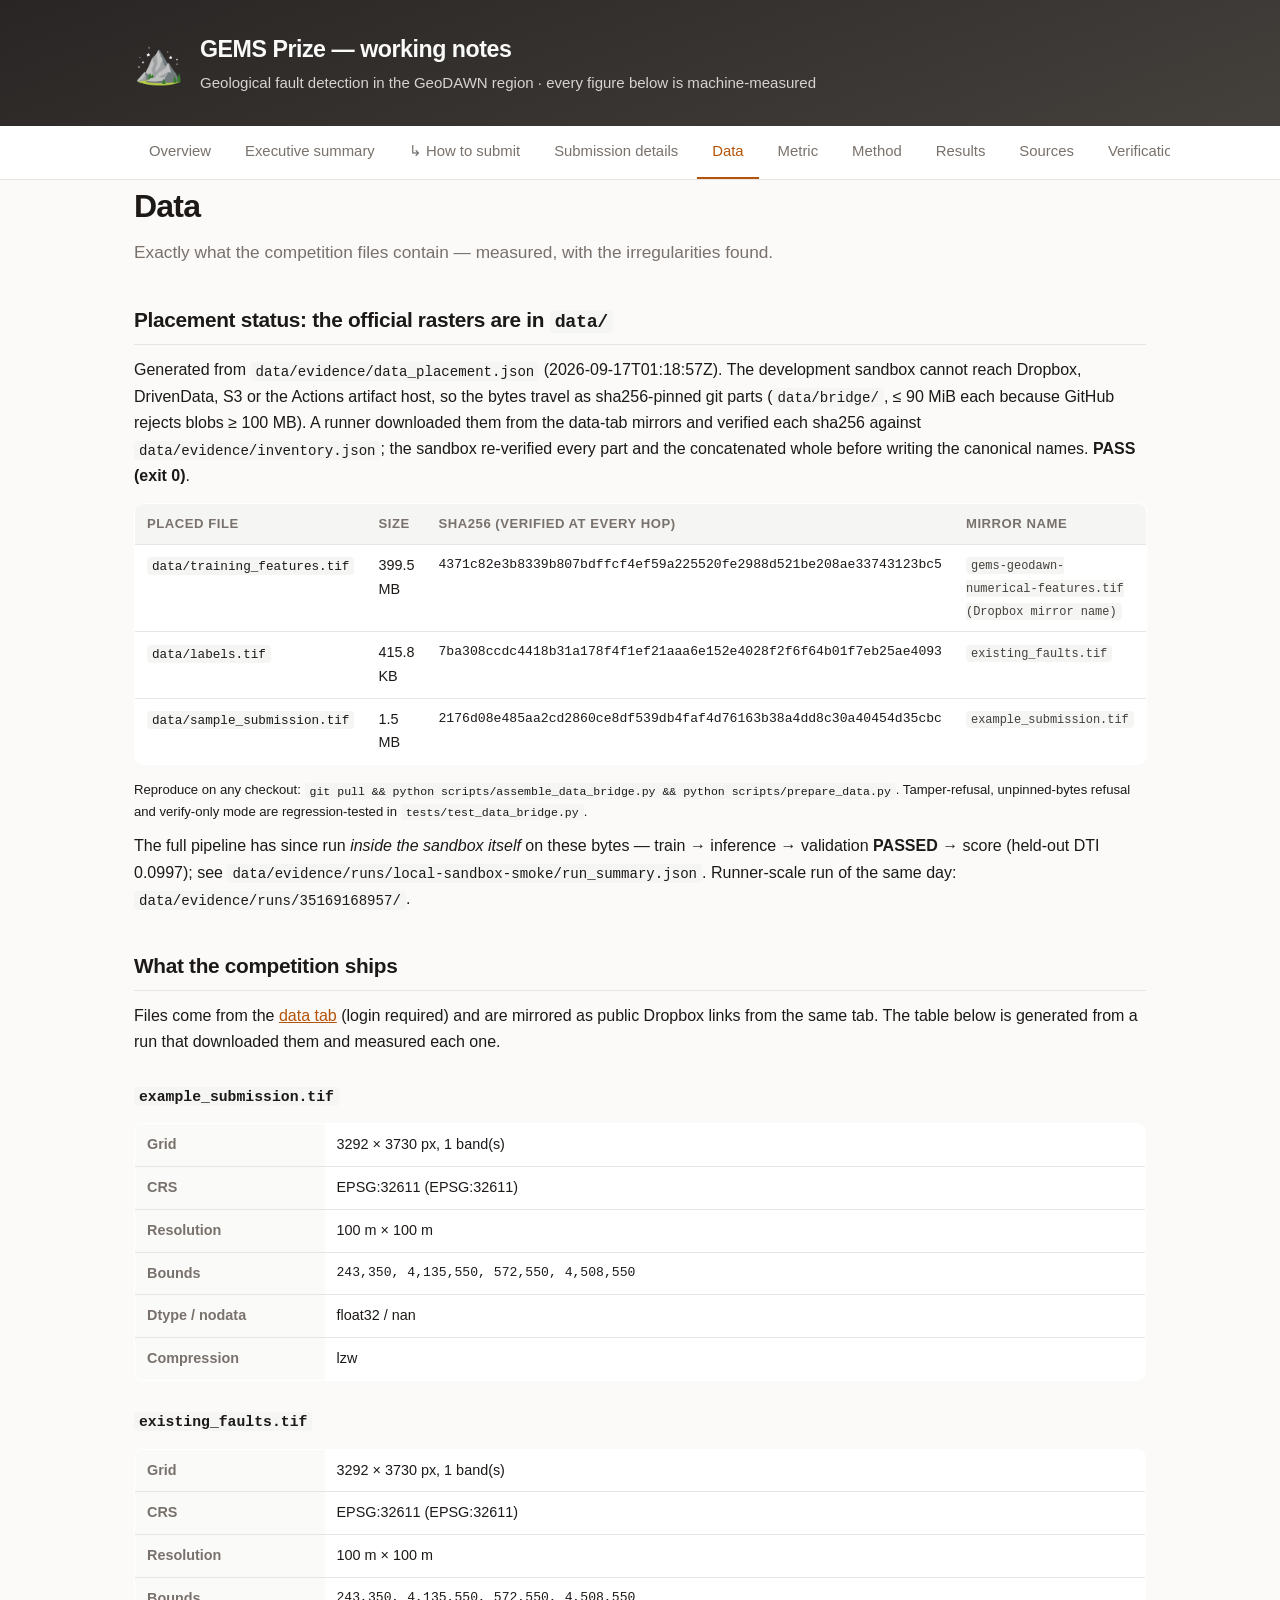
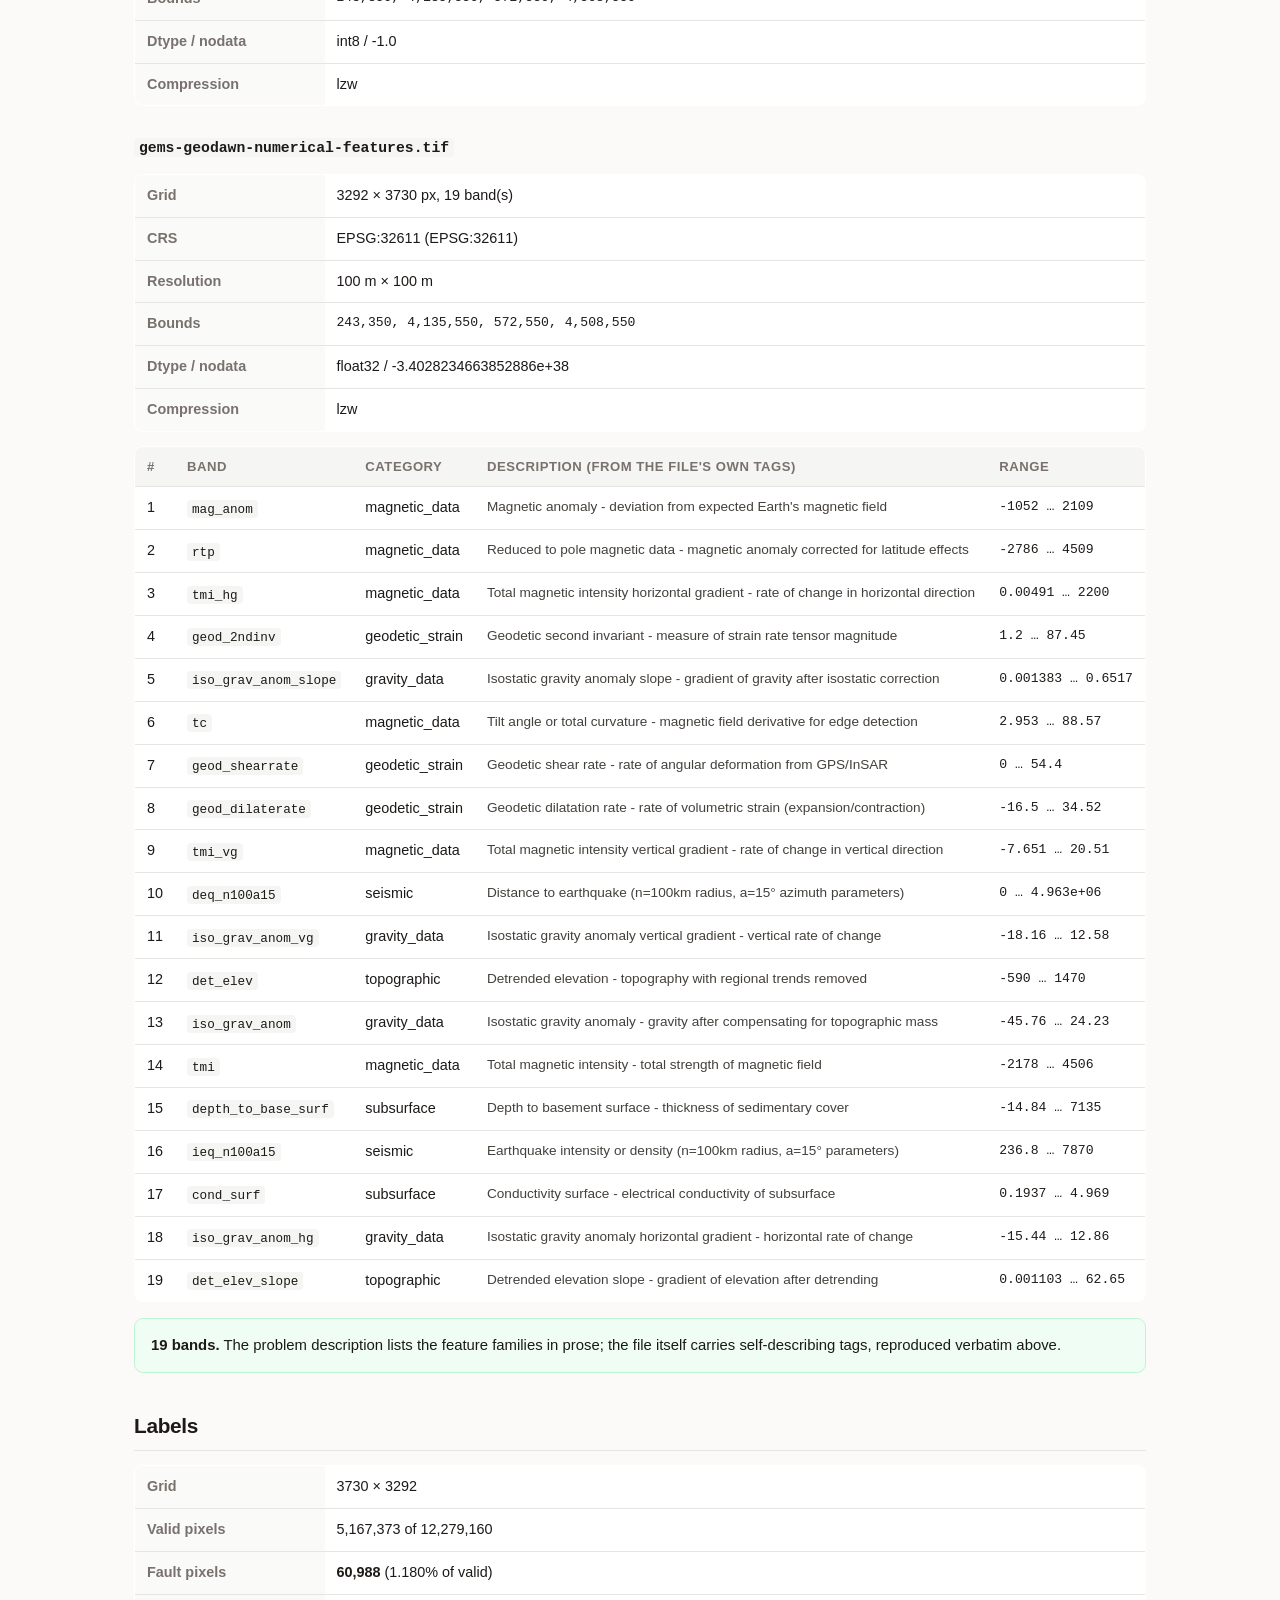
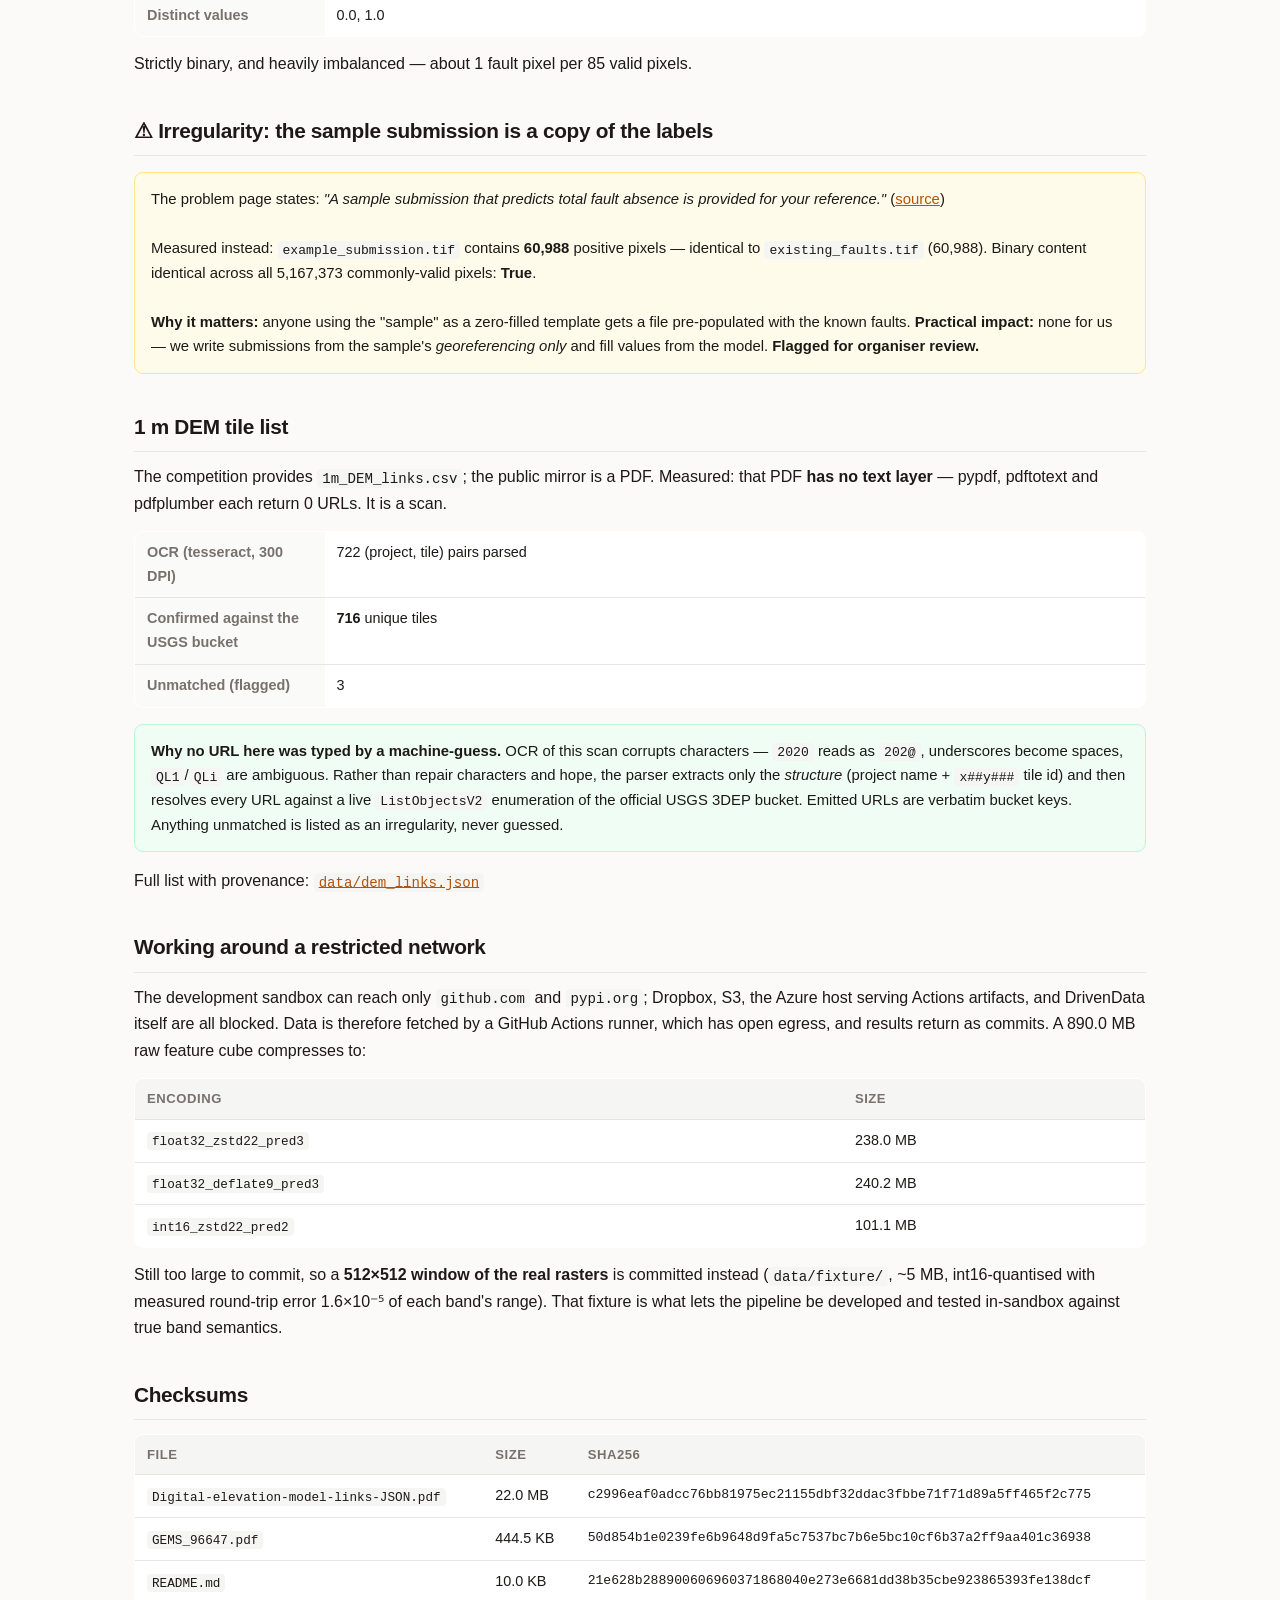
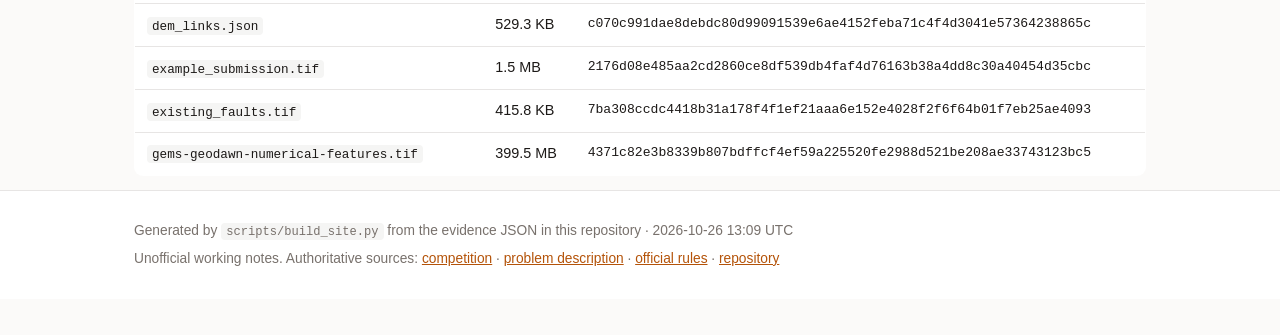
==== commit f60b6555: "verify(sources): rules quotes + catalog links re-checked [skip ci]" ====
--- a/docs/data.html
+++ b/docs/data.html
@@ -118,7 +118,7 @@
 <h2>Checksums</h2><table><thead><tr><th>File</th><th>Size</th><th>sha256</th></tr></thead><tbody><tr><td><code>Digital-elevation-model-links-JSON.pdf</code></td><td>22.0 MB</td><td class="mono small">c2996eaf0adcc76bb81975ec21155dbf32ddac3fbbe71f71d89a5ff465f2c775</td></tr><tr><td><code>GEMS_96647.pdf</code></td><td>444.5 KB</td><td class="mono small">50d854b1e0239fe6b9648d9fa5c7537bc7b6e5bc10cf6b37a2ff9aa401c36938</td></tr><tr><td><code>README.md</code></td><td>10.0 KB</td><td class="mono small">21e628b288900606960371868040e273e6681dd38b35cbe923865393fe138dcf</td></tr><tr><td><code>dem_links.json</code></td><td>529.3 KB</td><td class="mono small">c070c991dae8debdc80d99091539e6ae4152feba71c4f4d3041e57364238865c</td></tr><tr><td><code>example_submission.tif</code></td><td>1.5 MB</td><td class="mono small">2176d08e485aa2cd2860ce8df539db4faf4d76163b38a4dd8c30a40454d35cbc</td></tr><tr><td><code>existing_faults.tif</code></td><td>415.8 KB</td><td class="mono small">7ba308ccdc4418b31a178f4f1ef21aaa6e152e4028f2f6f64b01f7eb25ae4093</td></tr><tr><td><code>gems-geodawn-numerical-features.tif</code></td><td>399.5 MB</td><td class="mono small">4371c82e3b8339b807bdffcf4ef59a225520fe2988d521be208ae33743123bc5</td></tr></tbody></table>
 </main>
 <footer><div class="wrap">
-  <p>Generated by <code>scripts/build_site.py</code> from the evidence JSON in this repository · 2026-10-19 13:25 UTC</p>
+  <p>Generated by <code>scripts/build_site.py</code> from the evidence JSON in this repository · 2026-10-26 13:09 UTC</p>
   <p>Unofficial working notes. Authoritative sources: <a href="https://www.drivendata.org/competitions/306/competition-doe-gems/">competition</a> ·
      <a href="https://www.drivendata.org/competitions/306/competition-doe-gems/page/967/">problem description</a> · <a href="https://docs.nlr.gov/docs/fy26osti/96647.pdf">official rules</a> ·
      <a href="https://github.com/buffedlizard55-lab/GEMSDOE">repository</a></p>
